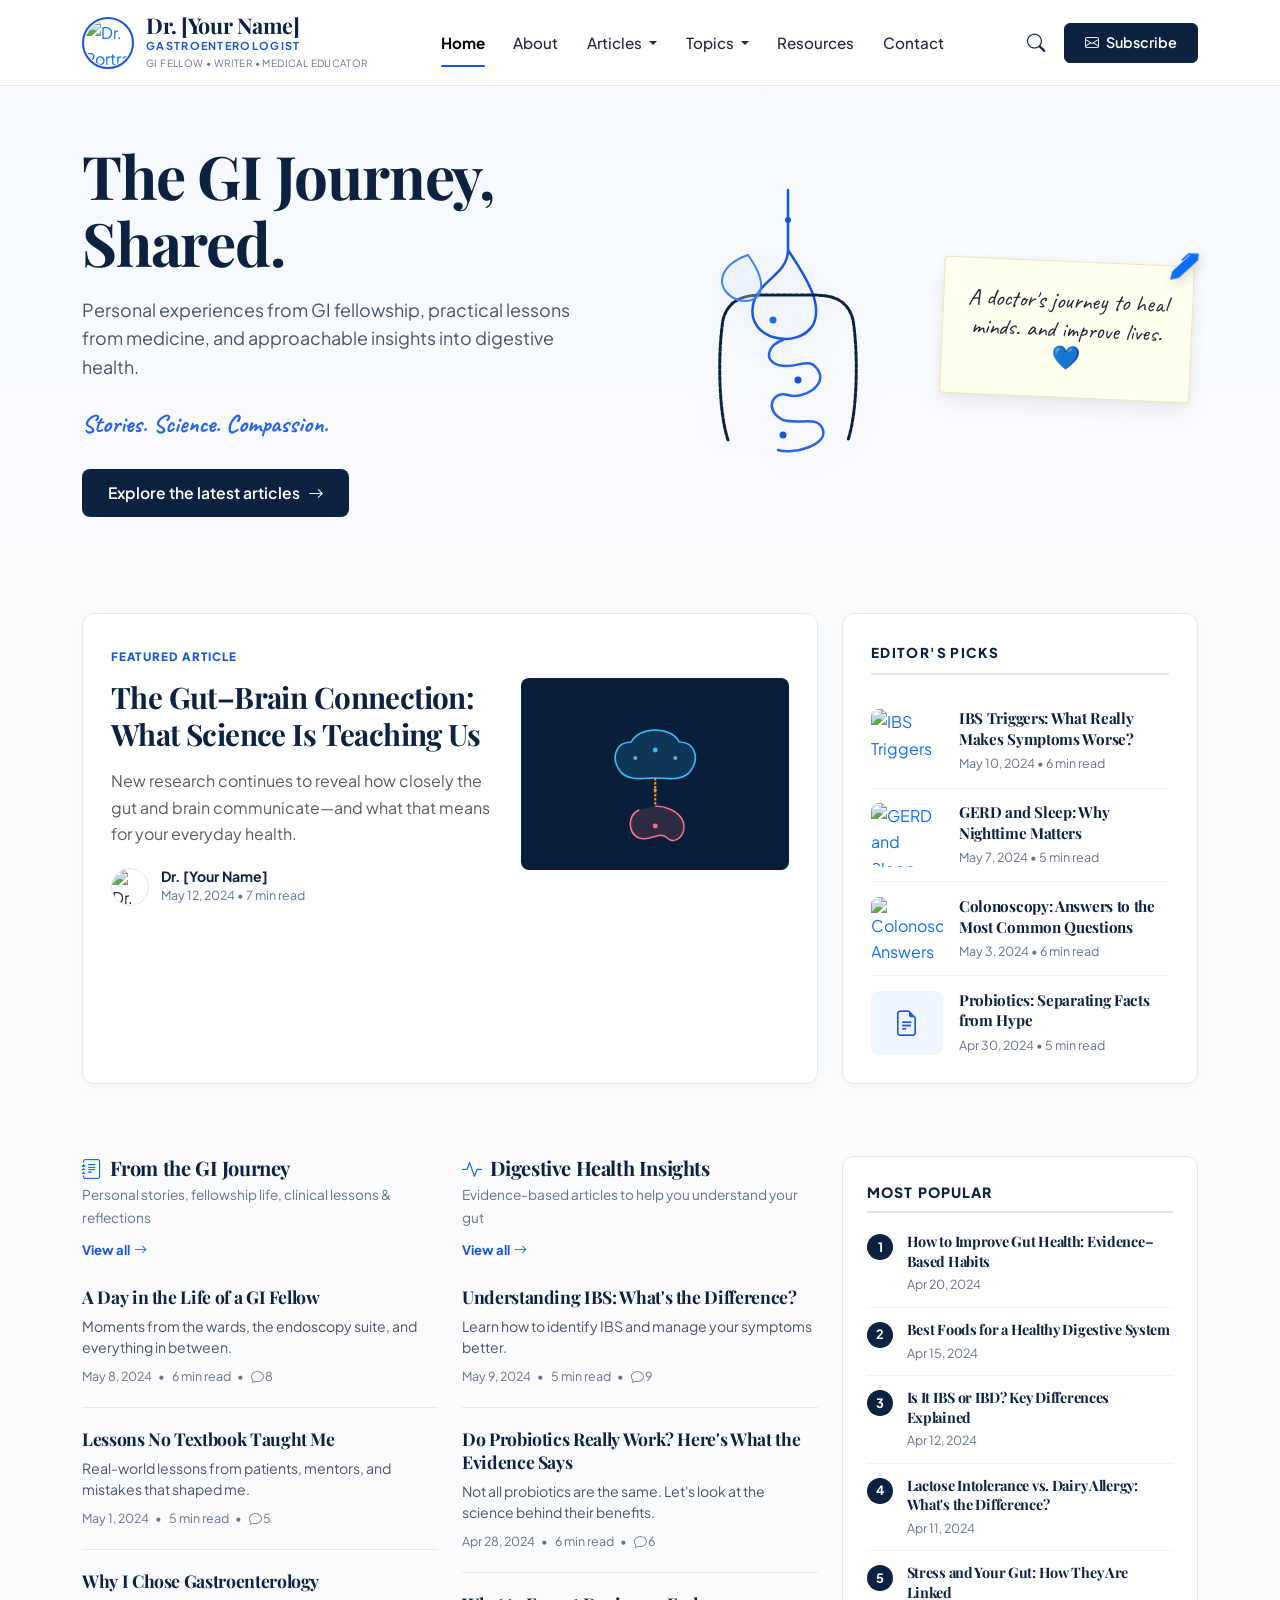
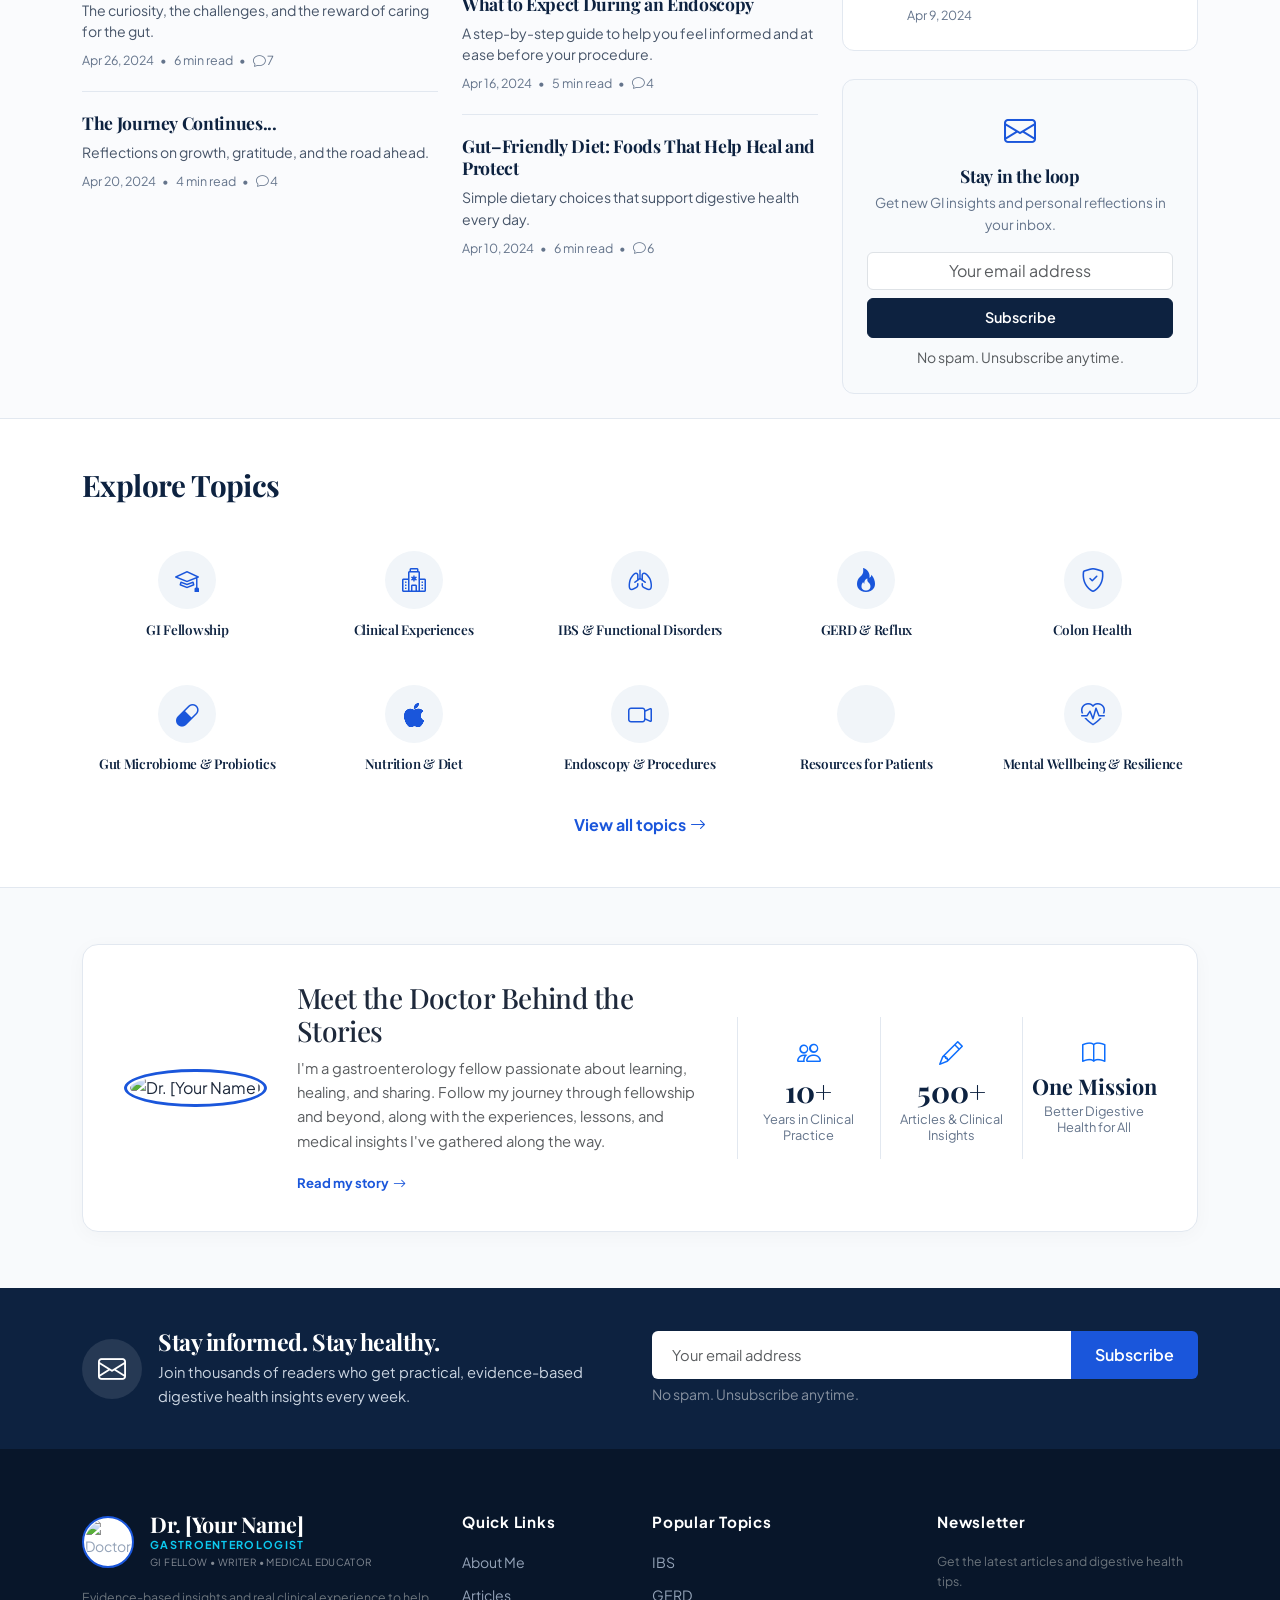
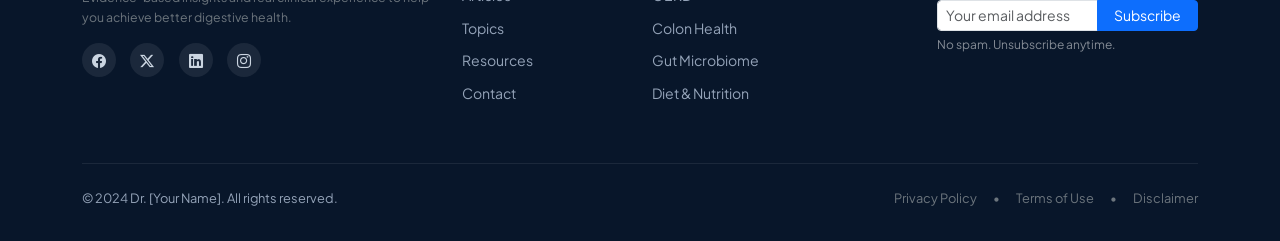
==== public/dr-gi-template.html @ 84724783 "feat: initialize Dr. GI Medical Blog project Set up React application with Vite, Tailwind CSS, and T" ====
<!DOCTYPE html>
<html lang="en">
<head>
  <meta charset="UTF-8">
  <meta name="viewport" content="width=device-width, initial-scale=1.0, shrink-to-fit=no">
  <meta http-equiv="X-UA-Compatible" content="IE=edge">
  
  <!-- ================= SEO META TAGS ================= -->
  <title>Dr. [Your Name] | Gastroenterologist & GI Fellow – Stories, Science, Compassion</title>
  <meta name="description" content="Personal experiences from GI fellowship, practical lessons from medicine, and approachable evidence-based insights into digestive health, IBS, GERD, and the microbiome.">
  <meta name="keywords" content="Gastroenterology, GI Fellow, Gut Health, Gut-Brain Axis, IBS, GERD, Colonoscopy, Probiotics, Endoscopy, Medical Education">
  <meta name="author" content="Dr. [Your Name]">
  <meta name="robots" content="index, follow, max-snippet:-1, max-image-preview:large, max-video-preview:-1">
  <link rel="canonical" href="https://dr-gi-journal.example.com/">
  
  <!-- Open Graph / Facebook -->
  <meta property="og:type" content="website">
  <meta property="og:url" content="https://dr-gi-journal.example.com/">
  <meta property="og:title" content="Dr. [Your Name] | Gastroenterologist & GI Fellow">
  <meta property="og:description" content="Personal experiences from GI fellowship, practical lessons from medicine, and approachable insights into digestive health.">
  <meta property="og:image" content="https://images.unsplash.com/photo-1559757175-5700dde675bc?w=1200&auto=format&fit=crop&q=80">
  <meta property="og:site_name" content="Dr. [Your Name] - Gastroenterology Journal">

  <!-- Twitter / X -->
  <meta name="twitter:card" content="summary_large_image">
  <meta name="twitter:title" content="Dr. [Your Name] | Gastroenterologist & GI Fellow">
  <meta name="twitter:description" content="Stories. Science. Compassion. Evidence-based digestive health insights and clinical fellowship reflections.">
  <meta name="twitter:image" content="https://images.unsplash.com/photo-1559757175-5700dde675bc?w=1200&auto=format&fit=crop&q=80">

  <!-- Theme Color -->
  <meta name="theme-color" content="#0D2240">

  <!-- ================= PERFORMANCE & PRECONNECTS ================= -->
  <link rel="preconnect" href="https://fonts.googleapis.com">
  <link rel="preconnect" href="https://fonts.gstatic.com" crossorigin>
  <link rel="preconnect" href="https://cdn.jsdelivr.net">
  <link rel="preconnect" href="https://cdnjs.cloudflare.com">

  <!-- Google Fonts: Playfair Display (Serif Headings), Plus Jakarta Sans (Body Text), Caveat (Doctor Note & Script Taglines) -->
  <link href="https://fonts.googleapis.com/css2?family=Caveat:wght@600;700&family=Playfair+Display:ital,wght@0,600;0,700;0,800;1,600&family=Plus+Jakarta+Sans:wght@400;500;600;700&display=swap" rel="stylesheet">

  <!-- Bootstrap 5.3.3 CSS -->
  <link href="https://cdn.jsdelivr.net/npm/bootstrap@5.3.3/dist/css/bootstrap.min.css" rel="stylesheet" integrity="sha384-QWTKZyjpPEjISv5WaRU9OFeRpok6YctnYmDr5pNlyT2bRjXh0JMhjY6hW+ALEwIH" crossorigin="anonymous">
  
  <!-- Bootstrap Icons & Font Awesome 6 -->
  <link rel="stylesheet" href="https://cdn.jsdelivr.net/npm/bootstrap-icons@1.11.3/font/bootstrap-icons.min.css">
  <link rel="stylesheet" href="https://cdnjs.cloudflare.com/ajax/libs/font-awesome/6.5.2/css/all.min.css" integrity="sha512-SnH5WK+bZxgPHs44uWIX+LLJAJ9/2PkPKZ5QiAj6Ta86w+fsb2TkcmfRyVX3pBnMFcV7oQPJkl9QevSCWr3W6A==" crossorigin="anonymous" referrerpolicy="no-referrer">

  <!-- ================= STRUCTURED DATA (JSON-LD SEO) ================= -->
  <script type="application/ld+json">
  {
    "@context": "https://schema.org",
    "@graph": [
      {
        "@type": "Physician",
        "@id": "https://dr-gi-journal.example.com/#physician",
        "name": "Dr. [Your Name]",
        "medicalSpecialty": "Gastroenterology",
        "description": "Gastroenterologist, GI Fellow, Medical Writer and Educator.",
        "jobTitle": "Gastroenterology Fellow",
        "url": "https://dr-gi-journal.example.com",
        "sameAs": [
          "https://twitter.com",
          "https://linkedin.com",
          "https://facebook.com"
        ]
      },
      {
        "@type": "MedicalWebPage",
        "@id": "https://dr-gi-journal.example.com/#webpage",
        "url": "https://dr-gi-journal.example.com",
        "name": "The GI Journey, Shared. - Digestive Health & Medical Fellowship Insights",
        "about": [
          { "@type": "MedicalCondition", "name": "Irritable Bowel Syndrome" },
          { "@type": "MedicalCondition", "name": "Gastroesophageal Reflux Disease" },
          { "@type": "MedicalTherapy", "name": "Gut-Brain Connection Therapy" }
        ],
        "author": { "@id": "https://dr-gi-journal.example.com/#physician" }
      }
    ]
  }
  </script>

  <!-- ================= CUSTOM STYLES (style.css / WordPress theme ready) ================= -->
  <style>
    :root {
      --primary-navy: #0D2240;
      --secondary-navy: #15325B;
      --deep-footer: #08162A;
      --accent-blue: #1A56DB;
      --accent-hover: #1646B5;
      --tagline-blue: #2563EB;
      --bg-cream: #FAFBFD;
      --card-bg: #FFFFFF;
      --text-main: #1E293B;
      --text-muted: #64748B;
      --border-light: #E2E8F0;
      --badge-bg: #EFF6FF;
      --font-serif: 'Playfair Display', Georgia, serif;
      --font-sans: 'Plus Jakarta Sans', -apple-system, BlinkMacSystemFont, 'Segoe UI', Roboto, sans-serif;
      --font-script: 'Caveat', cursive;
    }

    body {
      font-family: var(--font-sans);
      color: var(--text-main);
      background-color: var(--bg-cream);
      line-height: 1.65;
      -webkit-font-smoothing: antialiased;
      overflow-x: hidden;
    }

    /* Headings */
    h1, h2, h3, h4, .serif-font {
      font-family: var(--font-serif);
      color: var(--primary-navy);
      font-weight: 700;
      letter-spacing: -0.02em;
    }

    /* Handwritten Script Accent */
    .script-font {
      font-family: var(--font-script);
      color: var(--tagline-blue);
      font-weight: 700;
      font-size: 1.55rem;
    }

    /* Navbar */
    .navbar-custom {
      background-color: #ffffff;
      border-bottom: 1px solid var(--border-light);
      padding: 0.85rem 0;
    }
    .navbar-brand-wrapper {
      display: flex;
      align-items: center;
      gap: 0.75rem;
      text-decoration: none;
    }
    .doctor-avatar-badge {
      width: 52px;
      height: 52px;
      border-radius: 50%;
      object-fit: cover;
      border: 2px solid var(--accent-blue);
      padding: 1px;
      background: #fff;
    }
    .brand-title {
      font-family: var(--font-serif);
      font-size: 1.35rem;
      font-weight: 700;
      color: var(--primary-navy);
      line-height: 1.1;
      margin: 0;
    }
    .brand-subtitle {
      font-size: 0.68rem;
      font-weight: 700;
      letter-spacing: 0.12em;
      color: var(--accent-blue);
      text-transform: uppercase;
      margin: 0;
    }
    .brand-subtext {
      font-size: 0.62rem;
      color: var(--text-muted);
      letter-spacing: 0.04em;
      text-transform: uppercase;
      margin: 0;
    }
    .nav-link-custom {
      color: var(--text-main);
      font-weight: 500;
      font-size: 0.95rem;
      padding: 0.5rem 0.9rem !important;
      transition: color 0.2s ease;
      position: relative;
    }
    .nav-link-custom:hover {
      color: var(--accent-blue);
    }
    .nav-link-custom.active {
      color: var(--primary-navy);
      font-weight: 700;
    }
    .nav-link-custom.active::after {
      content: '';
      position: absolute;
      bottom: -4px;
      left: 0.9rem;
      right: 0.9rem;
      height: 2.5px;
      background-color: var(--accent-blue);
      border-radius: 2px;
    }
    .btn-navy-subscribe {
      background-color: var(--primary-navy);
      color: #ffffff;
      font-weight: 600;
      font-size: 0.9rem;
      padding: 0.45rem 1.25rem;
      border-radius: 6px;
      border: 1px solid var(--primary-navy);
      transition: all 0.25s ease;
      display: inline-flex;
      align-items: center;
      gap: 0.45rem;
      text-decoration: none;
    }
    .btn-navy-subscribe:hover {
      background-color: var(--secondary-navy);
      color: #ffffff;
      box-shadow: 0 4px 12px rgba(13, 34, 64, 0.18);
    }
    .btn-search-icon {
      background: transparent;
      border: none;
      color: var(--primary-navy);
      font-size: 1.15rem;
      padding: 0.45rem 0.65rem;
      border-radius: 50%;
      transition: background 0.2s;
    }
    .btn-search-icon:hover {
      background: #F1F5F9;
      color: var(--accent-blue);
    }

    /* Hero Section */
    .hero-section {
      padding: 3.5rem 0 3rem 0;
      background: linear-gradient(180deg, #F5F9FF 0%, #FAFBFD 100%);
      position: relative;
      overflow: hidden;
    }
    .hero-title {
      font-size: clamp(2.2rem, 5vw, 3.75rem);
      line-height: 1.12;
      margin-bottom: 1.2rem;
      color: var(--primary-navy);
    }
    .hero-desc {
      font-size: 1.12rem;
      color: #475569;
      line-height: 1.6;
      margin-bottom: 1.4rem;
      max-width: 500px;
    }
    .btn-hero-cta {
      background-color: var(--primary-navy);
      color: #ffffff;
      font-weight: 600;
      padding: 0.7rem 1.6rem;
      border-radius: 8px;
      display: inline-flex;
      align-items: center;
      gap: 0.5rem;
      text-decoration: none;
      transition: all 0.25s ease;
      font-size: 0.98rem;
    }
    .btn-hero-cta:hover {
      background-color: var(--accent-blue);
      color: #ffffff;
      transform: translateY(-2px);
      box-shadow: 0 6px 16px rgba(26, 86, 219, 0.25);
    }

    /* Sticky Doctor Note Graphic */
    .doctor-note-card {
      background: #FFFFF0;
      border: 1px solid #F1E8B8;
      border-radius: 4px;
      box-shadow: 0 10px 25px rgba(0,0,0,0.06), 0 2px 6px rgba(0,0,0,0.04);
      padding: 1.5rem 1.4rem;
      transform: rotate(2.5deg);
      max-width: 250px;
      position: relative;
      font-family: var(--font-script);
      color: #1E293B;
      font-size: 1.45rem;
      line-height: 1.25;
      transition: transform 0.3s ease;
    }
    .doctor-note-card:hover {
      transform: rotate(0deg) scale(1.03);
    }
    .pen-icon-img {
      position: absolute;
      top: -18px;
      right: -15px;
      width: 48px;
      filter: drop-shadow(2px 4px 6px rgba(0,0,0,0.15));
    }

    /* Featured Section Card */
    .featured-wrapper-card {
      background: #ffffff;
      border-radius: 12px;
      border: 1px solid var(--border-light);
      box-shadow: 0 4px 20px rgba(0, 0, 0, 0.03);
      padding: 1.75rem;
      height: 100%;
      transition: transform 0.25s ease, box-shadow 0.25s ease;
    }
    .featured-wrapper-card:hover {
      box-shadow: 0 10px 30px rgba(13, 34, 64, 0.08);
    }
    .featured-badge {
      font-size: 0.72rem;
      font-weight: 800;
      letter-spacing: 0.1em;
      color: var(--accent-blue);
      text-transform: uppercase;
      margin-bottom: 0.75rem;
      display: inline-block;
    }
    .featured-title {
      font-size: clamp(1.4rem, 2.5vw, 1.85rem);
      line-height: 1.25;
      margin-bottom: 1rem;
    }
    .featured-title a {
      color: var(--primary-navy);
      text-decoration: none;
      transition: color 0.2s;
    }
    .featured-title a:hover {
      color: var(--accent-blue);
    }
    .author-meta-box {
      display: flex;
      align-items: center;
      gap: 0.75rem;
      margin-top: 1.25rem;
    }
    .author-avatar-sm {
      width: 38px;
      height: 38px;
      border-radius: 50%;
      object-fit: cover;
      border: 1px solid var(--border-light);
    }
    .author-meta-name {
      font-weight: 700;
      font-size: 0.88rem;
      color: var(--primary-navy);
      line-height: 1.2;
    }
    .article-meta-time {
      font-size: 0.78rem;
      color: var(--text-muted);
    }

    /* Editor's Picks Sidebar Items */
    .editors-pick-heading {
      font-size: 0.85rem;
      font-weight: 800;
      letter-spacing: 0.1em;
      color: var(--primary-navy);
      text-transform: uppercase;
      margin-bottom: 1.25rem;
      padding-bottom: 0.5rem;
      border-bottom: 2px solid var(--border-light);
    }
    .editors-pick-item {
      display: flex;
      align-items: center;
      gap: 1rem;
      padding: 0.85rem 0;
      border-bottom: 1px solid #F1F5F9;
      text-decoration: none;
      transition: all 0.2s ease;
    }
    .editors-pick-item:last-child {
      border-bottom: none;
      padding-bottom: 0;
    }
    .editors-pick-item:first-child {
      padding-top: 0;
    }
    .editors-pick-img {
      width: 72px;
      height: 64px;
      border-radius: 8px;
      object-fit: cover;
      flex-shrink: 0;
    }
    .editors-pick-icon-box {
      width: 72px;
      height: 64px;
      border-radius: 8px;
      background: #EFF6FF;
      color: var(--accent-blue);
      display: flex;
      align-items: center;
      justify-content: center;
      font-size: 1.6rem;
      flex-shrink: 0;
    }
    .editors-pick-title {
      font-size: 0.95rem;
      font-weight: 700;
      color: var(--primary-navy);
      line-height: 1.35;
      margin-bottom: 0.25rem;
      transition: color 0.2s;
    }
    .editors-pick-item:hover .editors-pick-title {
      color: var(--accent-blue);
    }

    /* Column Section Headers */
    .column-header-box {
      margin-bottom: 1.5rem;
    }
    .column-title {
      font-size: 1.25rem;
      font-weight: 700;
      color: var(--primary-navy);
      display: flex;
      align-items: center;
      gap: 0.5rem;
      margin-bottom: 0.25rem;
    }
    .column-subdesc {
      font-size: 0.85rem;
      color: var(--text-muted);
      margin-bottom: 0.4rem;
    }
    .column-view-all {
      font-size: 0.82rem;
      font-weight: 700;
      color: var(--accent-blue);
      text-decoration: none;
      display: inline-flex;
      align-items: center;
      gap: 0.25rem;
      transition: gap 0.2s;
    }
    .column-view-all:hover {
      color: var(--accent-hover);
      gap: 0.45rem;
    }

    /* Article Cards in Grid */
    .article-post-item {
      padding: 1.25rem 0;
      border-bottom: 1px solid var(--border-light);
    }
    .article-post-item:last-child {
      border-bottom: none;
    }
    .article-post-item:first-child {
      padding-top: 0;
    }
    .article-post-title {
      font-size: 1.1rem;
      font-weight: 700;
      line-height: 1.3;
      margin-bottom: 0.45rem;
    }
    .article-post-title a {
      color: var(--primary-navy);
      text-decoration: none;
      transition: color 0.2s;
    }
    .article-post-title a:hover {
      color: var(--accent-blue);
    }
    .article-post-excerpt {
      font-size: 0.88rem;
      color: #475569;
      line-height: 1.5;
      margin-bottom: 0.5rem;
    }
    .article-post-meta {
      font-size: 0.78rem;
      color: var(--text-muted);
      display: flex;
      align-items: center;
      gap: 0.4rem;
      flex-wrap: wrap;
    }

    /* Most Popular Sidebar Widget */
    .popular-widget-card {
      background: #ffffff;
      border-radius: 12px;
      border: 1px solid var(--border-light);
      padding: 1.5rem;
      margin-bottom: 1.75rem;
    }
    .widget-title {
      font-size: 0.88rem;
      font-weight: 800;
      letter-spacing: 0.08em;
      color: var(--primary-navy);
      text-transform: uppercase;
      margin-bottom: 1.2rem;
      padding-bottom: 0.4rem;
      border-bottom: 2px solid var(--border-light);
    }
    .popular-list-item {
      display: flex;
      align-items: flex-start;
      gap: 0.85rem;
      padding: 0.75rem 0;
      border-bottom: 1px solid #F1F5F9;
      text-decoration: none;
    }
    .popular-list-item:last-child {
      border-bottom: none;
      padding-bottom: 0;
    }
    .popular-list-item:first-child {
      padding-top: 0;
    }
    .popular-number-badge {
      width: 26px;
      height: 26px;
      border-radius: 50%;
      background-color: var(--primary-navy);
      color: #ffffff;
      font-weight: 700;
      font-size: 0.8rem;
      display: flex;
      align-items: center;
      justify-content: center;
      flex-shrink: 0;
      margin-top: 2px;
    }
    .popular-title {
      font-size: 0.9rem;
      font-weight: 700;
      color: var(--primary-navy);
      line-height: 1.35;
      margin-bottom: 0.2rem;
      transition: color 0.2s;
    }
    .popular-list-item:hover .popular-title {
      color: var(--accent-blue);
    }

    /* Sidebar Newsletter Widget */
    .sidebar-newsletter-card {
      background: #F8FAFC;
      border: 1px solid var(--border-light);
      border-radius: 12px;
      padding: 1.5rem;
      text-align: center;
    }
    .sidebar-news-icon {
      font-size: 2rem;
      color: var(--accent-blue);
      margin-bottom: 0.5rem;
      display: inline-block;
    }
    .sidebar-news-title {
      font-size: 1.1rem;
      font-weight: 700;
      color: var(--primary-navy);
      margin-bottom: 0.35rem;
    }
    .sidebar-news-desc {
      font-size: 0.85rem;
      color: var(--text-muted);
      margin-bottom: 1rem;
    }

    /* Explore Topics Section */
    .topics-section {
      padding: 3rem 0;
      background: #ffffff;
      border-top: 1px solid var(--border-light);
      border-bottom: 1px solid var(--border-light);
    }
    .section-main-heading {
      font-size: 1.85rem;
      font-weight: 700;
      color: var(--primary-navy);
      margin-bottom: 2rem;
      text-align: left;
    }
    .topic-card-item {
      text-align: center;
      padding: 1rem 0.5rem;
      border-radius: 10px;
      transition: all 0.25s ease;
      text-decoration: none;
      color: var(--text-main);
      display: flex;
      flex-direction: column;
      align-items: center;
      height: 100%;
    }
    .topic-card-item:hover {
      background-color: #F8FAFC;
      transform: translateY(-3px);
    }
    .topic-icon-circle {
      width: 58px;
      height: 58px;
      border-radius: 50%;
      background: #F1F5F9;
      color: var(--accent-blue);
      display: flex;
      align-items: center;
      justify-content: center;
      font-size: 1.5rem;
      margin-bottom: 0.75rem;
      transition: all 0.25s ease;
    }
    .topic-card-item:hover .topic-icon-circle {
      background: var(--accent-blue);
      color: #ffffff;
      box-shadow: 0 4px 14px rgba(26, 86, 219, 0.25);
    }
    .topic-name {
      font-size: 0.84rem;
      font-weight: 600;
      color: var(--primary-navy);
      line-height: 1.25;
      margin: 0;
    }

    /* Meet the Doctor Section */
    .doctor-bio-section {
      padding: 3.5rem 0;
      background: #F8FAFC;
    }
    .doctor-bio-card {
      background: #ffffff;
      border-radius: 16px;
      border: 1px solid var(--border-light);
      padding: 2.25rem;
      box-shadow: 0 4px 20px rgba(0, 0, 0, 0.03);
    }
    .doctor-portrait-lg {
      width: 140px;
      height: 140px;
      border-radius: 50%;
      object-fit: cover;
      border: 3px solid var(--accent-blue);
      padding: 3px;
      background: #fff;
    }
    .stat-counter-box {
      text-align: center;
      padding: 1rem 0.5rem;
      border-left: 1px solid var(--border-light);
    }
    @media (max-width: 768px) {
      .stat-counter-box {
        border-left: none;
        border-top: 1px solid var(--border-light);
        padding: 1rem 0;
      }
    }
    .stat-number {
      font-family: var(--font-serif);
      font-size: 1.85rem;
      font-weight: 700;
      color: var(--primary-navy);
      line-height: 1;
      margin-bottom: 0.35rem;
    }
    .stat-label {
      font-size: 0.8rem;
      color: var(--text-muted);
      line-height: 1.25;
    }

    /* Pre-Footer CTA Banner */
    .newsletter-banner-section {
      background-color: var(--primary-navy);
      color: #ffffff;
      padding: 2.5rem 0;
    }
    .newsletter-banner-icon {
      width: 60px;
      height: 60px;
      border-radius: 50%;
      background: rgba(255, 255, 255, 0.1);
      display: flex;
      align-items: center;
      justify-content: center;
      font-size: 1.75rem;
      color: #ffffff;
      flex-shrink: 0;
    }
    .newsletter-banner-title {
      font-size: 1.45rem;
      font-weight: 700;
      color: #ffffff;
      margin-bottom: 0.25rem;
    }
    .newsletter-banner-desc {
      font-size: 0.92rem;
      color: #CBD5E1;
      margin: 0;
    }
    .form-control-newsletter {
      background: #ffffff;
      border: none;
      padding: 0.75rem 1.25rem;
      font-size: 0.92rem;
      border-radius: 6px 0 0 6px;
    }
    .btn-newsletter-submit {
      background-color: var(--accent-blue);
      color: #ffffff;
      font-weight: 600;
      padding: 0.75rem 1.5rem;
      border: none;
      border-radius: 0 6px 6px 0;
      transition: background 0.2s;
    }
    .btn-newsletter-submit:hover {
      background-color: var(--accent-hover);
      color: #ffffff;
    }

    /* Main Footer */
    .site-footer {
      background-color: var(--deep-footer);
      color: #94A3B8;
      padding: 4rem 0 2rem 0;
      font-size: 0.88rem;
    }
    .footer-heading {
      color: #ffffff;
      font-size: 0.95rem;
      font-weight: 700;
      letter-spacing: 0.05em;
      margin-bottom: 1.25rem;
    }
    .footer-links-list {
      list-style: none;
      padding: 0;
      margin: 0;
    }
    .footer-links-list li {
      margin-bottom: 0.6rem;
    }
    .footer-links-list a {
      color: #94A3B8;
      text-decoration: none;
      transition: color 0.2s;
    }
    .footer-links-list a:hover {
      color: #ffffff;
    }
    .social-icon-link {
      width: 34px;
      height: 34px;
      border-radius: 50%;
      background: rgba(255, 255, 255, 0.08);
      color: #CBD5E1;
      display: inline-flex;
      align-items: center;
      justify-content: center;
      margin-right: 0.4rem;
      text-decoration: none;
      transition: all 0.2s;
    }
    .social-icon-link:hover {
      background: var(--accent-blue);
      color: #ffffff;
      transform: translateY(-2px);
    }
    .footer-bottom-bar {
      border-top: 1px solid rgba(255, 255, 255, 0.08);
      padding-top: 1.5rem;
      margin-top: 3rem;
      font-size: 0.8rem;
    }

    /* Mobile Responsive Optimizations */
    @media (max-width: 991.98px) {
      .hero-section {
        padding: 2rem 0;
      }
      .doctor-note-card {
        margin: 1.5rem auto 0 auto;
        transform: rotate(0deg);
      }
      .nav-link-custom.active::after {
        display: none;
      }
      .form-control-newsletter {
        border-radius: 6px;
        margin-bottom: 0.5rem;
      }
      .btn-newsletter-submit {
        border-radius: 6px;
        width: 100%;
      }
    }
  </style>
</head>
<body>

  <!-- ================= HEADER / NAVBAR (header.php) ================= -->
  <header class="sticky-top">
    <nav class="navbar navbar-expand-lg navbar-custom" aria-label="Main Navigation">
      <div class="container">
        <!-- Logo & Doctor Title Badge -->
        <a class="navbar-brand-wrapper" href="#home">
          <img src="https://images.unsplash.com/photo-1622253692010-333f2da6031d?w=120&auto=format&fit=crop&q=80" alt="Dr. Portrait" class="doctor-avatar-badge">
          <div>
            <h1 class="brand-title">Dr. [Your Name]</h1>
            <div class="brand-subtitle">Gastroenterologist</div>
            <div class="brand-subtext">GI Fellow • Writer • Medical Educator</div>
          </div>
        </a>

        <!-- Mobile Hamburger Toggler -->
        <button class="navbar-toggler border-0 shadow-none" type="button" data-bs-toggle="collapse" data-bs-target="#navbarMainContent" aria-controls="navbarMainContent" aria-expanded="false" aria-label="Toggle navigation">
          <span class="navbar-toggler-icon"></span>
        </button>

        <!-- Navbar Links -->
        <div class="collapse navbar-collapse" id="navbarMainContent">
          <ul class="navbar-nav mx-auto mb-2 mb-lg-0">
            <li class="nav-item">
              <a class="nav-link nav-link-custom active" aria-current="page" href="#home">Home</a>
            </li>
            <li class="nav-item">
              <a class="nav-link nav-link-custom" href="#about">About</a>
            </li>
            <li class="nav-item dropdown">
              <a class="nav-link nav-link-custom dropdown-toggle" href="#" id="articlesDropdown" role="button" data-bs-toggle="dropdown" aria-expanded="false">
                Articles
              </a>
              <ul class="dropdown-menu shadow-sm border-0" aria-labelledby="articlesDropdown">
                <li><a class="dropdown-item py-2" href="#featured">Featured Article</a></li>
                <li><a class="dropdown-item py-2" href="#journey">From the GI Journey</a></li>
                <li><a class="dropdown-item py-2" href="#insights">Digestive Health Insights</a></li>
                <li><hr class="dropdown-divider"></li>
                <li><a class="dropdown-item py-2" href="#popular">Most Popular</a></li>
              </ul>
            </li>
            <li class="nav-item dropdown">
              <a class="nav-link nav-link-custom dropdown-toggle" href="#" id="topicsDropdown" role="button" data-bs-toggle="dropdown" aria-expanded="false">
                Topics
              </a>
              <ul class="dropdown-menu shadow-sm border-0" aria-labelledby="topicsDropdown">
                <li><a class="dropdown-item py-2" href="#topics">IBS & Functional Disorders</a></li>
                <li><a class="dropdown-item py-2" href="#topics">GERD & Acid Reflux</a></li>
                <li><a class="dropdown-item py-2" href="#topics">Gut Microbiome & Probiotics</a></li>
                <li><a class="dropdown-item py-2" href="#topics">Endoscopy & Procedures</a></li>
                <li><a class="dropdown-item py-2" href="#topics">Colon Health</a></li>
              </ul>
            </li>
            <li class="nav-item">
              <a class="nav-link nav-link-custom" href="#resources">Resources</a>
            </li>
            <li class="nav-item">
              <a class="nav-link nav-link-custom" href="#contact">Contact</a>
            </li>
          </ul>

          <!-- Header Right Actions: Search + Subscribe CTA -->
          <div class="d-flex align-items-center gap-2 mt-3 mt-lg-0">
            <button class="btn-search-icon" id="openSearchBtn" aria-label="Search articles" title="Search articles">
              <i class="bi bi-search"></i>
            </button>
            <a href="#newsletter" class="btn-navy-subscribe" id="headerSubscribeBtn">
              <i class="bi bi-envelope"></i>
              <span>Subscribe</span>
            </a>
          </div>
        </div>
      </div>
    </nav>
  </header>

  <!-- ================= MAIN CONTENT CONTAINER ================= -->
  <main id="main-content">

    <!-- ================= HERO SECTION ================= -->
    <section class="hero-section" id="home">
      <div class="container">
        <div class="row align-items-center">
          <!-- Hero Text -->
          <div class="col-lg-6 mb-4 mb-lg-0">
            <h1 class="hero-title">The GI Journey,<br>Shared.</h1>
            <p class="hero-desc">Personal experiences from GI fellowship, practical lessons from medicine, and approachable insights into digestive health.</p>
            <div class="script-font mb-4">Stories. Science. Compassion.</div>
            <div>
              <a href="#featured" class="btn-hero-cta">
                <span>Explore the latest articles</span>
                <i class="bi bi-arrow-right"></i>
              </a>
            </div>
          </div>

          <!-- Hero Graphics & Doctor Sticky Note -->
          <div class="col-lg-6 text-center position-relative">
            <div class="d-flex flex-column flex-md-row align-items-center justify-content-center gap-4">
              <!-- Anatomical Medical Vector Blueprint -->
              <div class="position-relative">
                <svg width="260" height="300" viewBox="0 0 260 300" fill="none" xmlns="http://www.w3.org/2000/svg" class="img-fluid" style="filter: drop-shadow(0 10px 20px rgba(13,34,64,0.08));">
                  <path d="M130 10 V70 C130 95, 100 100, 95 125 C88 160, 140 170, 155 145 C165 125, 150 100, 130 70" stroke="#1A56DB" stroke-width="2.5" stroke-linecap="round" fill="rgba(239, 246, 255, 0.4)"/>
                  <path d="M125 160 C110 165, 105 180, 120 185 C140 190, 150 175, 160 190 C170 205, 145 220, 130 215 C115 210, 105 230, 125 240 C145 245, 160 235, 165 250 C170 265, 135 275, 120 270" stroke="#2563EB" stroke-width="2.5" stroke-linecap="round" fill="none"/>
                  <path d="M70 260 C60 230, 60 170, 65 140 C70 120, 85 115, 105 115 H155 C175 115, 190 120, 195 140 C200 170, 200 230, 190 260" stroke="#0D2240" stroke-width="3" stroke-linecap="round" stroke-dasharray="4 2" fill="none"/>
                  <path d="M90 75 C60 85, 55 110, 80 120 C100 125, 115 110, 90 75 Z" stroke="#3B82F6" stroke-width="2" fill="rgba(219, 234, 254, 0.3)"/>
                  <circle cx="130" cy="40" r="3" fill="#1A56DB"/>
                  <circle cx="115" cy="140" r="3.5" fill="#2563EB"/>
                  <circle cx="140" cy="200" r="3.5" fill="#1D4ED8"/>
                  <circle cx="125" cy="255" r="3.5" fill="#1A56DB"/>
                </svg>
              </div>

              <!-- Doctor Sticky Note with Fountain Pen -->
              <div class="doctor-note-card">
                <i class="bi bi-pen-fill text-primary pen-icon-img fs-3"></i>
                <p class="m-0">A doctor's journey to heal minds. and improve lives. <span style="color:#2563EB;">💙</span></p>
              </div>
            </div>
          </div>
        </div>
      </div>
    </section>

    <!-- ================= FEATURED ARTICLE & EDITOR'S PICKS ================= -->
    <section class="py-5" id="featured">
      <div class="container">
        <div class="row g-4">
          <!-- Featured Main Card (Left 8 cols) -->
          <div class="col-lg-8">
            <article class="featured-wrapper-card" itemscope itemtype="https://schema.org/BlogPosting">
              <div class="row g-4 align-items-center">
                <div class="col-md-7">
                  <span class="featured-badge">FEATURED ARTICLE</span>
                  <h2 class="featured-title" itemprop="headline">
                    <a href="#article" class="open-article-btn" data-article-id="gut-brain-connection">The Gut–Brain Connection: What Science Is Teaching Us</a>
                  </h2>
                  <p class="text-muted" itemprop="description">New research continues to reveal how closely the gut and brain communicate—and what that means for your everyday health.</p>
                  
                  <div class="author-meta-box">
                    <img src="https://images.unsplash.com/photo-1622253692010-333f2da6031d?w=100&auto=format&fit=crop&q=80" alt="Dr. [Your Name]" class="author-avatar-sm">
                    <div>
                      <div class="author-meta-name" itemprop="author">Dr. [Your Name]</div>
                      <div class="article-meta-time">
                        <time datetime="2024-05-12">May 12, 2024</time> • 7 min read
                      </div>
                    </div>
                  </div>
                </div>

                <!-- Visual Graphic -->
                <div class="col-md-5 text-center">
                  <div class="rounded-3 overflow-hidden p-3" style="background:#091E3A;">
                    <svg viewBox="0 0 200 200" width="100%" height="160" fill="none" xmlns="http://www.w3.org/2000/svg">
                      <path d="M70 60 C50 60, 45 80, 55 95 C65 110, 85 105, 100 105 C115 105, 135 110, 145 95 C155 80, 150 60, 130 60 C120 40, 80 40, 70 60 Z" stroke="#38BDF8" stroke-width="2" fill="rgba(56, 189, 248, 0.15)"/>
                      <path d="M100 105 V140" stroke="#F59E0B" stroke-width="2.5" stroke-dasharray="3 2"/>
                      <path d="M80 145 C65 150, 65 175, 80 180 C95 185, 105 170, 115 180 C125 190, 140 175, 135 160 C130 145, 110 140, 100 140" stroke="#FB7185" stroke-width="2" fill="rgba(251, 113, 133, 0.15)"/>
                      <circle cx="100" cy="70" r="3" fill="#38BDF8"/>
                      <circle cx="75" cy="80" r="2.5" fill="#60A5FA"/>
                      <circle cx="125" cy="80" r="2.5" fill="#60A5FA"/>
                      <circle cx="100" cy="120" r="2" fill="#F59E0B"/>
                      <circle cx="100" cy="165" r="3" fill="#FB7185"/>
                    </svg>
                  </div>
                </div>
              </div>
            </article>
          </div>

          <!-- Editor's Picks (Right 4 cols) -->
          <div class="col-lg-4">
            <aside class="featured-wrapper-card">
              <div class="editors-pick-heading">EDITOR'S PICKS</div>
              
              <!-- Item 1 -->
              <a href="#article" class="editors-pick-item open-article-btn" data-article-id="ibs-triggers">
                <img src="https://images.unsplash.com/photo-1576091160399-112ba8d25d1d?w=160&auto=format&fit=crop&q=80" alt="IBS Triggers" class="editors-pick-img">
                <div>
                  <h3 class="editors-pick-title">IBS Triggers: What Really Makes Symptoms Worse?</h3>
                  <div class="article-meta-time">May 10, 2024 • 6 min read</div>
                </div>
              </a>

              <!-- Item 2 -->
              <a href="#article" class="editors-pick-item open-article-btn" data-article-id="gerd-sleep">
                <img src="https://images.unsplash.com/photo-1541781774459-bb2af2f05b55?w=160&auto=format&fit=crop&q=80" alt="GERD and Sleep" class="editors-pick-img">
                <div>
                  <h3 class="editors-pick-title">GERD and Sleep: Why Nighttime Matters</h3>
                  <div class="article-meta-time">May 7, 2024 • 5 min read</div>
                </div>
              </a>

              <!-- Item 3 -->
              <a href="#article" class="editors-pick-item open-article-btn" data-article-id="colonoscopy-answers">
                <img src="https://images.unsplash.com/photo-1516549655169-df83a0774514?w=160&auto=format&fit=crop&q=80" alt="Colonoscopy Answers" class="editors-pick-img">
                <div>
                  <h3 class="editors-pick-title">Colonoscopy: Answers to the Most Common Questions</h3>
                  <div class="article-meta-time">May 3, 2024 • 6 min read</div>
                </div>
              </a>

              <!-- Item 4 -->
              <a href="#article" class="editors-pick-item open-article-btn" data-article-id="probiotics-facts-hype">
                <div class="editors-pick-icon-box">
                  <i class="bi bi-file-earmark-text"></i>
                </div>
                <div>
                  <h3 class="editors-pick-title">Probiotics: Separating Facts from Hype</h3>
                  <div class="article-meta-time">Apr 30, 2024 • 5 min read</div>
                </div>
              </a>
            </aside>
          </div>
        </div>
      </div>
    </section>

    <!-- ================= 3-COLUMN MAIN CONTENT & SIDEBAR SECTION ================= -->
    <section class="py-4">
      <div class="container">
        <div class="row g-4">
          
          <!-- Column 1: From the GI Journey -->
          <div class="col-lg-4 col-md-6" id="journey">
            <div class="column-header-box">
              <h2 class="column-title">
                <i class="bi bi-journal-text text-primary"></i>
                <span>From the GI Journey</span>
              </h2>
              <p class="column-subdesc">Personal stories, fellowship life, clinical lessons & reflections</p>
              <a href="#all-journey" class="column-view-all">View all <i class="bi bi-arrow-right"></i></a>
            </div>

            <div class="articles-list-wrap">
              <article class="article-post-item">
                <h3 class="article-post-title">
                  <a href="#article" class="open-article-btn" data-article-id="day-in-life-fellow">A Day in the Life of a GI Fellow</a>
                </h3>
                <p class="article-post-excerpt">Moments from the wards, the endoscopy suite, and everything in between.</p>
                <div class="article-post-meta">
                  <span>May 8, 2024</span> • <span>6 min read</span> • <span><i class="bi bi-chat"></i> 8</span>
                </div>
              </article>

              <article class="article-post-item">
                <h3 class="article-post-title">
                  <a href="#article" class="open-article-btn" data-article-id="lessons-no-textbook">Lessons No Textbook Taught Me</a>
                </h3>
                <p class="article-post-excerpt">Real-world lessons from patients, mentors, and mistakes that shaped me.</p>
                <div class="article-post-meta">
                  <span>May 1, 2024</span> • <span>5 min read</span> • <span><i class="bi bi-chat"></i> 5</span>
                </div>
              </article>

              <article class="article-post-item">
                <h3 class="article-post-title">
                  <a href="#article" class="open-article-btn" data-article-id="why-chose-gastroenterology">Why I Chose Gastroenterology</a>
                </h3>
                <p class="article-post-excerpt">The curiosity, the challenges, and the reward of caring for the gut.</p>
                <div class="article-post-meta">
                  <span>Apr 26, 2024</span> • <span>6 min read</span> • <span><i class="bi bi-chat"></i> 7</span>
                </div>
              </article>

              <article class="article-post-item">
                <h3 class="article-post-title">
                  <a href="#article" class="open-article-btn" data-article-id="journey-continues">The Journey Continues...</a>
                </h3>
                <p class="article-post-excerpt">Reflections on growth, gratitude, and the road ahead.</p>
                <div class="article-post-meta">
                  <span>Apr 20, 2024</span> • <span>4 min read</span> • <span><i class="bi bi-chat"></i> 4</span>
                </div>
              </article>
            </div>
          </div>

          <!-- Column 2: Digestive Health Insights -->
          <div class="col-lg-4 col-md-6" id="insights">
            <div class="column-header-box">
              <h2 class="column-title">
                <i class="bi bi-activity text-primary"></i>
                <span>Digestive Health Insights</span>
              </h2>
              <p class="column-subdesc">Evidence-based articles to help you understand your gut</p>
              <a href="#all-insights" class="column-view-all">View all <i class="bi bi-arrow-right"></i></a>
            </div>

            <div class="articles-list-wrap">
              <article class="article-post-item">
                <h3 class="article-post-title">
                  <a href="#article" class="open-article-btn" data-article-id="understanding-ibs">Understanding IBS: What's the Difference?</a>
                </h3>
                <p class="article-post-excerpt">Learn how to identify IBS and manage your symptoms better.</p>
                <div class="article-post-meta">
                  <span>May 9, 2024</span> • <span>5 min read</span> • <span><i class="bi bi-chat"></i> 9</span>
                </div>
              </article>

              <article class="article-post-item">
                <h3 class="article-post-title">
                  <a href="#article" class="open-article-btn" data-article-id="do-probiotics-really-work">Do Probiotics Really Work? Here's What the Evidence Says</a>
                </h3>
                <p class="article-post-excerpt">Not all probiotics are the same. Let's look at the science behind their benefits.</p>
                <div class="article-post-meta">
                  <span>Apr 28, 2024</span> • <span>6 min read</span> • <span><i class="bi bi-chat"></i> 6</span>
                </div>
              </article>

              <article class="article-post-item">
                <h3 class="article-post-title">
                  <a href="#article" class="open-article-btn" data-article-id="what-to-expect-endoscopy">What to Expect During an Endoscopy</a>
                </h3>
                <p class="article-post-excerpt">A step-by-step guide to help you feel informed and at ease before your procedure.</p>
                <div class="article-post-meta">
                  <span>Apr 16, 2024</span> • <span>5 min read</span> • <span><i class="bi bi-chat"></i> 4</span>
                </div>
              </article>

              <article class="article-post-item">
                <h3 class="article-post-title">
                  <a href="#article" class="open-article-btn" data-article-id="gut-friendly-diet">Gut–Friendly Diet: Foods That Help Heal and Protect</a>
                </h3>
                <p class="article-post-excerpt">Simple dietary choices that support digestive health every day.</p>
                <div class="article-post-meta">
                  <span>Apr 10, 2024</span> • <span>6 min read</span> • <span><i class="bi bi-chat"></i> 6</span>
                </div>
              </article>
            </div>
          </div>

          <!-- Column 3: Sidebar (Popular & Stay in the loop) -->
          <div class="col-lg-4 col-md-12" id="popular">
            <aside class="sidebar-wrapper">
              
              <!-- Widget 1: Most Popular -->
              <div class="popular-widget-card">
                <div class="widget-title">MOST POPULAR</div>
                <div class="popular-list-wrap">
                  <a href="#popular-1" class="popular-list-item open-article-btn" data-article-id="improve-gut-health-habits">
                    <span class="popular-number-badge">1</span>
                    <div>
                      <h4 class="popular-title">How to Improve Gut Health: Evidence–Based Habits</h4>
                      <div class="article-meta-time">Apr 20, 2024</div>
                    </div>
                  </a>

                  <a href="#popular-2" class="popular-list-item open-article-btn" data-article-id="best-foods-digestive-system">
                    <span class="popular-number-badge">2</span>
                    <div>
                      <h4 class="popular-title">Best Foods for a Healthy Digestive System</h4>
                      <div class="article-meta-time">Apr 15, 2024</div>
                    </div>
                  </a>

                  <a href="#popular-3" class="popular-list-item open-article-btn" data-article-id="is-it-ibs-or-ibd">
                    <span class="popular-number-badge">3</span>
                    <div>
                      <h4 class="popular-title">Is It IBS or IBD? Key Differences Explained</h4>
                      <div class="article-meta-time">Apr 12, 2024</div>
                    </div>
                  </a>

                  <a href="#popular-4" class="popular-list-item open-article-btn" data-article-id="lactose-vs-dairy-allergy">
                    <span class="popular-number-badge">4</span>
                    <div>
                      <h4 class="popular-title">Lactose Intolerance vs. Dairy Allergy: What's the Difference?</h4>
                      <div class="article-meta-time">Apr 11, 2024</div>
                    </div>
                  </a>

                  <a href="#popular-5" class="popular-list-item open-article-btn" data-article-id="stress-and-your-gut">
                    <span class="popular-number-badge">5</span>
                    <div>
                      <h4 class="popular-title">Stress and Your Gut: How They Are Linked</h4>
                      <div class="article-meta-time">Apr 9, 2024</div>
                    </div>
                  </a>
                </div>
              </div>

              <!-- Widget 2: Stay in the loop Card -->
              <div class="sidebar-newsletter-card">
                <i class="bi bi-envelope sidebar-news-icon"></i>
                <h3 class="sidebar-news-title">Stay in the loop</h3>
                <p class="sidebar-news-desc">Get new GI insights and personal reflections in your inbox.</p>
                <form class="newsletter-form" id="sidebarSubscribeForm" onsubmit="return false;">
                  <div class="mb-2">
                    <input type="email" class="form-control text-center" placeholder="Your email address" required aria-label="Your email address">
                  </div>
                  <button type="submit" class="btn btn-navy-subscribe w-100 justify-content-center py-2">Subscribe</button>
                  <div class="small text-muted mt-2">No spam. Unsubscribe anytime.</div>
                </form>
              </div>

            </aside>
          </div>

        </div>
      </div>
    </section>

    <!-- ================= EXPLORE TOPICS SECTION ================= -->
    <section class="topics-section" id="topics">
      <div class="container">
        <h2 class="section-main-heading">Explore Topics</h2>

        <div class="row row-cols-2 row-cols-sm-3 row-cols-md-5 g-3">
          <div class="col">
            <a href="#topic" class="topic-card-item">
              <div class="topic-icon-circle"><i class="bi bi-mortarboard"></i></div>
              <h3 class="topic-name">GI Fellowship</h3>
            </a>
          </div>
          <div class="col">
            <a href="#topic" class="topic-card-item">
              <div class="topic-icon-circle"><i class="bi bi-hospital"></i></div>
              <h3 class="topic-name">Clinical Experiences</h3>
            </a>
          </div>
          <div class="col">
            <a href="#topic" class="topic-card-item">
              <div class="topic-icon-circle"><i class="bi bi-lungs"></i></div>
              <h3 class="topic-name">IBS & Functional Disorders</h3>
            </a>
          </div>
          <div class="col">
            <a href="#topic" class="topic-card-item">
              <div class="topic-icon-circle"><i class="bi bi-fire"></i></div>
              <h3 class="topic-name">GERD & Reflux</h3>
            </a>
          </div>
          <div class="col">
            <a href="#topic" class="topic-card-item">
              <div class="topic-icon-circle"><i class="bi bi-shield-check"></i></div>
              <h3 class="topic-name">Colon Health</h3>
            </a>
          </div>
          <div class="col">
            <a href="#topic" class="topic-card-item">
              <div class="topic-icon-circle"><i class="bi bi-capsule"></i></div>
              <h3 class="topic-name">Gut Microbiome & Probiotics</h3>
            </a>
          </div>
          <div class="col">
            <a href="#topic" class="topic-card-item">
              <div class="topic-icon-circle"><i class="bi bi-apple"></i></div>
              <h3 class="topic-name">Nutrition & Diet</h3>
            </a>
          </div>
          <div class="col">
            <a href="#topic" class="topic-card-item">
              <div class="topic-icon-circle"><i class="bi bi-camera-video"></i></div>
              <h3 class="topic-name">Endoscopy & Procedures</h3>
            </a>
          </div>
          <div class="col">
            <a href="#topic" class="topic-card-item">
              <div class="topic-icon-circle"><i class="bi bi-briefcase-medical"></i></div>
              <h3 class="topic-name">Resources for Patients</h3>
            </a>
          </div>
          <div class="col">
            <a href="#topic" class="topic-card-item">
              <div class="topic-icon-circle"><i class="bi bi-heart-pulse"></i></div>
              <h3 class="topic-name">Mental Wellbeing & Resilience</h3>
            </a>
          </div>
        </div>

        <div class="text-center mt-4">
          <a href="#all-topics" class="column-view-all fs-6">View all topics <i class="bi bi-arrow-right"></i></a>
        </div>
      </div>
    </section>

    <!-- ================= MEET THE DOCTOR SECTION ================= -->
    <section class="doctor-bio-section" id="about">
      <div class="container">
        <div class="doctor-bio-card">
          <div class="row align-items-center g-4">
            <div class="col-lg-2 col-md-3 text-center">
              <img src="https://images.unsplash.com/photo-1622253692010-333f2da6031d?w=300&auto=format&fit=crop&q=80" alt="Dr. [Your Name]" class="doctor-portrait-lg">
            </div>

            <div class="col-lg-5 col-md-9">
              <h2 class="h3 mb-2">Meet the Doctor Behind the Stories</h2>
              <p class="text-muted mb-3" style="font-size:0.92rem;">
                I'm a gastroenterology fellow passionate about learning, healing, and sharing. Follow my journey through fellowship and beyond, along with the experiences, lessons, and medical insights I've gathered along the way.
              </p>
              <a href="#about" class="column-view-all">Read my story <i class="bi bi-arrow-right"></i></a>
            </div>

            <div class="col-lg-5 col-md-12">
              <div class="row text-center g-2">
                <div class="col-4 stat-counter-box">
                  <i class="bi bi-people fs-4 text-primary mb-1 d-block"></i>
                  <div class="stat-number">10+</div>
                  <div class="stat-label">Years in Clinical Practice</div>
                </div>
                <div class="col-4 stat-counter-box">
                  <i class="bi bi-pencil fs-4 text-primary mb-1 d-block"></i>
                  <div class="stat-number">500+</div>
                  <div class="stat-label">Articles & Clinical Insights</div>
                </div>
                <div class="col-4 stat-counter-box">
                  <i class="bi bi-book fs-4 text-primary mb-1 d-block"></i>
                  <div class="stat-number" style="font-size:1.35rem;">One Mission</div>
                  <div class="stat-label">Better Digestive Health for All</div>
                </div>
              </div>
            </div>
          </div>
        </div>
      </div>
    </section>

    <!-- ================= PRE-FOOTER NEWSLETTER BAR ================= -->
    <section class="newsletter-banner-section" id="newsletter">
      <div class="container">
        <div class="row align-items-center gy-3">
          <div class="col-lg-6">
            <div class="d-flex align-items-center gap-3">
              <div class="newsletter-banner-icon">
                <i class="bi bi-envelope"></i>
              </div>
              <div>
                <h3 class="newsletter-banner-title">Stay informed. Stay healthy.</h3>
                <p class="newsletter-banner-desc">Join thousands of readers who get practical, evidence-based digestive health insights every week.</p>
              </div>
            </div>
          </div>

          <div class="col-lg-6">
            <form class="newsletter-form" id="footerBannerSubscribeForm" onsubmit="return false;">
              <div class="input-group">
                <input type="email" class="form-control form-control-newsletter" placeholder="Your email address" required aria-label="Your email address">
                <button class="btn btn-newsletter-submit" type="submit">Subscribe</button>
              </div>
              <div class="small text-white-50 mt-1">No spam. Unsubscribe anytime.</div>
            </form>
          </div>
        </div>
      </div>
    </section>

  </main>

  <!-- ================= FOOTER (footer.php) ================= -->
  <footer class="site-footer" id="contact">
    <div class="container">
      <div class="row g-4">
        <!-- Col 1: Bio & Branding -->
        <div class="col-lg-4 col-md-6">
          <div class="d-flex align-items-center gap-3 mb-3">
            <img src="https://images.unsplash.com/photo-1622253692010-333f2da6031d?w=100&auto=format&fit=crop&q=80" alt="Doctor logo" class="doctor-avatar-badge">
            <div>
              <h4 class="brand-title text-white">Dr. [Your Name]</h4>
              <div class="brand-subtitle text-info">Gastroenterologist</div>
              <div class="brand-subtext text-white-50">GI Fellow • Writer • Medical Educator</div>
            </div>
          </div>
          <p class="text-secondary small mb-3">
            Evidence-based insights and real clinical experience to help you achieve better digestive health.
          </p>
          <div class="d-flex gap-2">
            <a href="https://facebook.com" class="social-icon-link" aria-label="Facebook"><i class="bi bi-facebook"></i></a>
            <a href="https://twitter.com" class="social-icon-link" aria-label="Twitter"><i class="bi bi-twitter-x"></i></a>
            <a href="https://linkedin.com" class="social-icon-link" aria-label="LinkedIn"><i class="bi bi-linkedin"></i></a>
            <a href="https://instagram.com" class="social-icon-link" aria-label="Instagram"><i class="bi bi-instagram"></i></a>
          </div>
        </div>

        <!-- Col 2: Quick Links -->
        <div class="col-lg-2 col-md-6">
          <h5 class="footer-heading">Quick Links</h5>
          <ul class="footer-links-list">
            <li><a href="#about">About Me</a></li>
            <li><a href="#featured">Articles</a></li>
            <li><a href="#topics">Topics</a></li>
            <li><a href="#resources">Resources</a></li>
            <li><a href="#contact">Contact</a></li>
          </ul>
        </div>

        <!-- Col 3: Popular Topics -->
        <div class="col-lg-3 col-md-6">
          <h5 class="footer-heading">Popular Topics</h5>
          <ul class="footer-links-list">
            <li><a href="#topics">IBS</a></li>
            <li><a href="#topics">GERD</a></li>
            <li><a href="#topics">Colon Health</a></li>
            <li><a href="#topics">Gut Microbiome</a></li>
            <li><a href="#topics">Diet & Nutrition</a></li>
          </ul>
        </div>

        <!-- Col 4: Newsletter -->
        <div class="col-lg-3 col-md-6">
          <h5 class="footer-heading">Newsletter</h5>
          <p class="text-secondary small mb-2">Get the latest articles and digestive health tips.</p>
          <form id="footerMiniSubscribeForm" onsubmit="return false;">
            <div class="input-group mb-1">
              <input type="email" class="form-control form-control-sm" placeholder="Your email address" required aria-label="Your email address">
              <button class="btn btn-primary btn-sm px-3" type="submit">Subscribe</button>
            </div>
            <div class="small text-white-50" style="font-size:0.75rem;">No spam. Unsubscribe anytime.</div>
          </form>
        </div>
      </div>

      <!-- Footer Bottom Bar -->
      <div class="footer-bottom-bar d-flex flex-column flex-md-row justify-content-between align-items-center gap-2">
        <div>© 2024 Dr. [Your Name]. All rights reserved.</div>
        <div class="d-flex gap-3">
          <a href="#privacy" class="text-secondary text-decoration-none">Privacy Policy</a>
          <span class="text-secondary">•</span>
          <a href="#terms" class="text-secondary text-decoration-none">Terms of Use</a>
          <span class="text-secondary">•</span>
          <a href="#disclaimer" class="text-secondary text-decoration-none">Disclaimer</a>
        </div>
      </div>
    </div>
  </footer>

  <!-- ================= JAVASCRIPT & JQUERY LIBRARIES ================= -->
  <script src="https://code.jquery.com/jquery-3.7.1.min.js" integrity="sha256-/JqT3SQfawRcv/BIHPThkBvs0OEvtFFmqPF/lYI/Cxo=" crossorigin="anonymous"></script>
  <script src="https://cdn.jsdelivr.net/npm/bootstrap@5.3.3/dist/js/bootstrap.bundle.min.js" integrity="sha384-YvpcrYf0tY3lHB60NNkmXc5s9fDVZLESaAA55NDzOxhy9GkcIdslK1eN7N6jIeHz" crossorigin="anonymous"></script>

  <!-- Custom jQuery Interactive Scripts -->
  <script>
    $(document).ready(function () {
      // Smooth scroll for anchor navigation links
      $('a[href^="#"]').on('click', function (e) {
        var targetId = this.getAttribute('href');
        if (targetId && targetId !== '#' && $(targetId).length) {
          e.preventDefault();
          $('html, body').stop().animate({
            scrollTop: $(targetId).offset().top - 80
          }, 500);
        }
      });

      // Newsletter AJAX Simulation
      $('.newsletter-form, #footerMiniSubscribeForm').on('submit', function (e) {
        e.preventDefault();
        var emailInput = $(this).find('input[type="email"]');
        var emailVal = emailInput.val();
        if (emailVal) {
          alert('Thank you for subscribing to Dr. GI Insights! A welcome email will be sent to ' + emailVal);
          emailInput.val('');
        }
      });
    });
  </script>
</body>
</html>
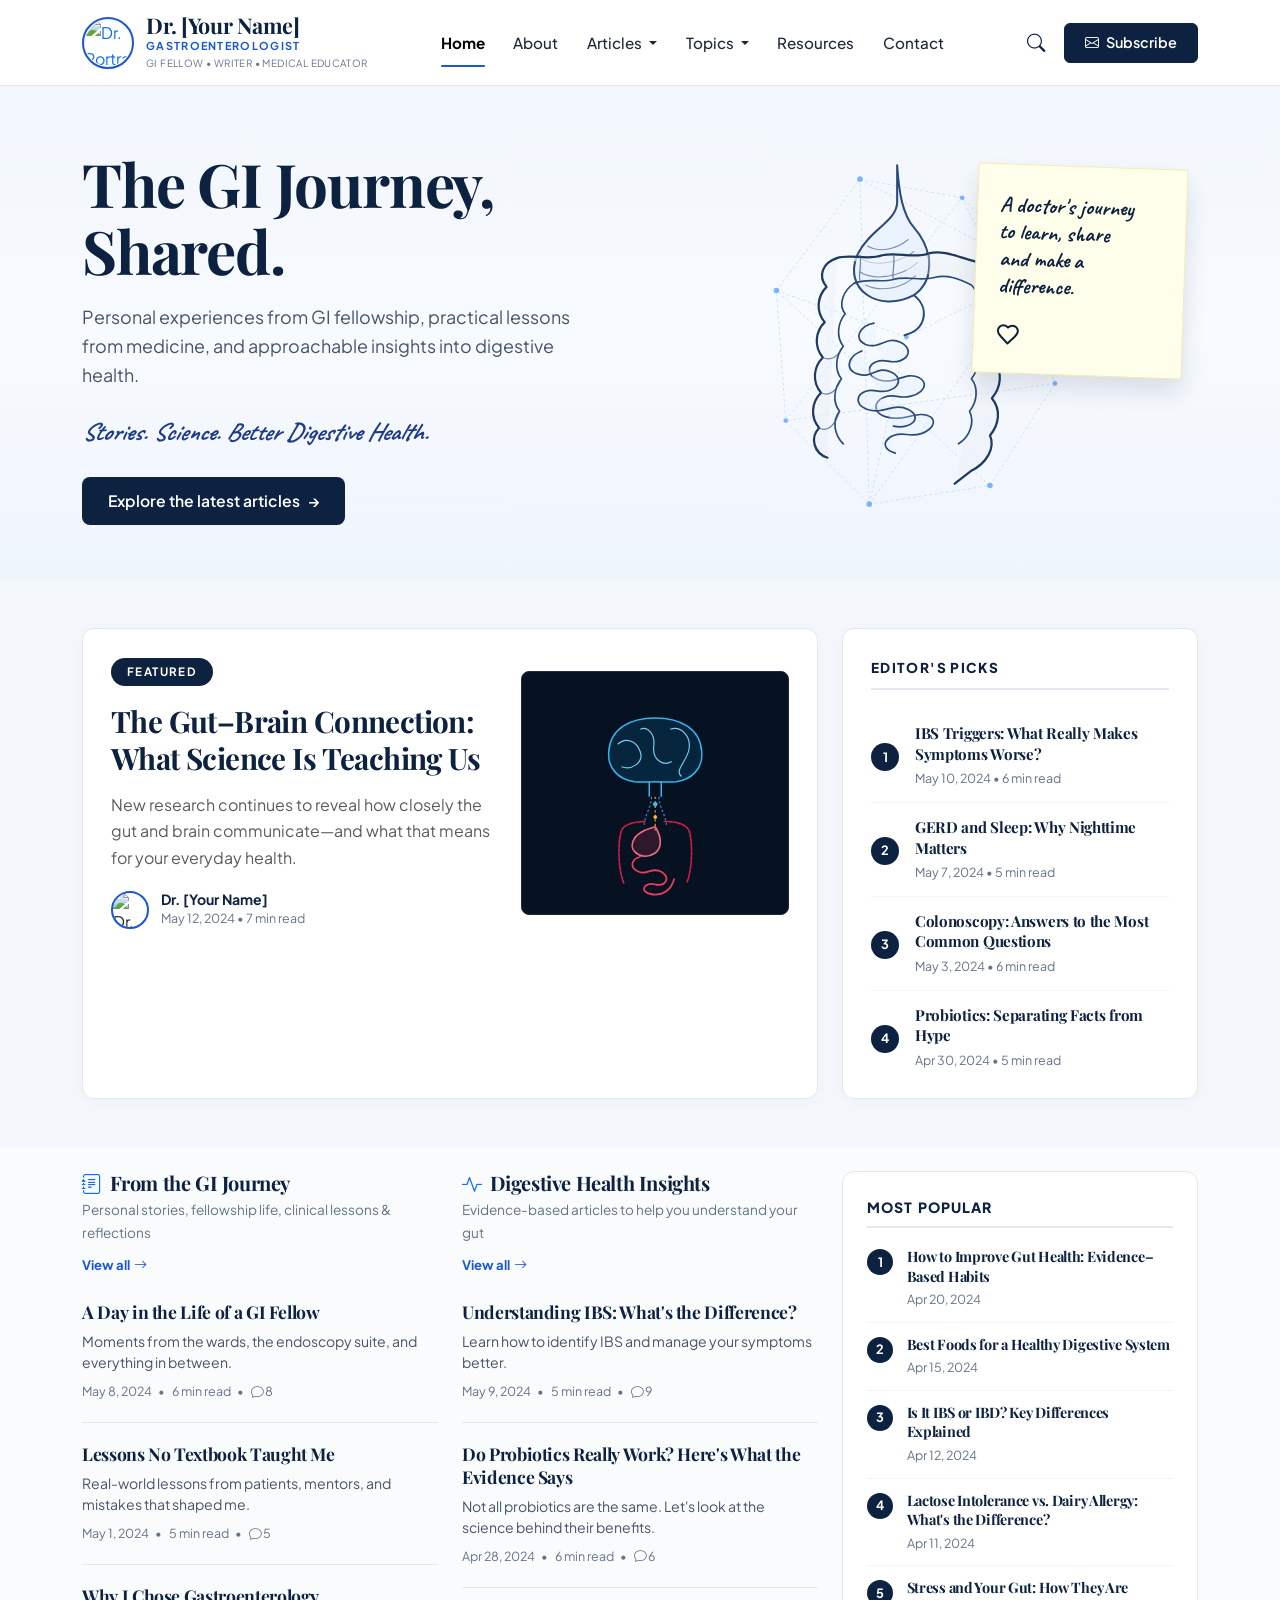
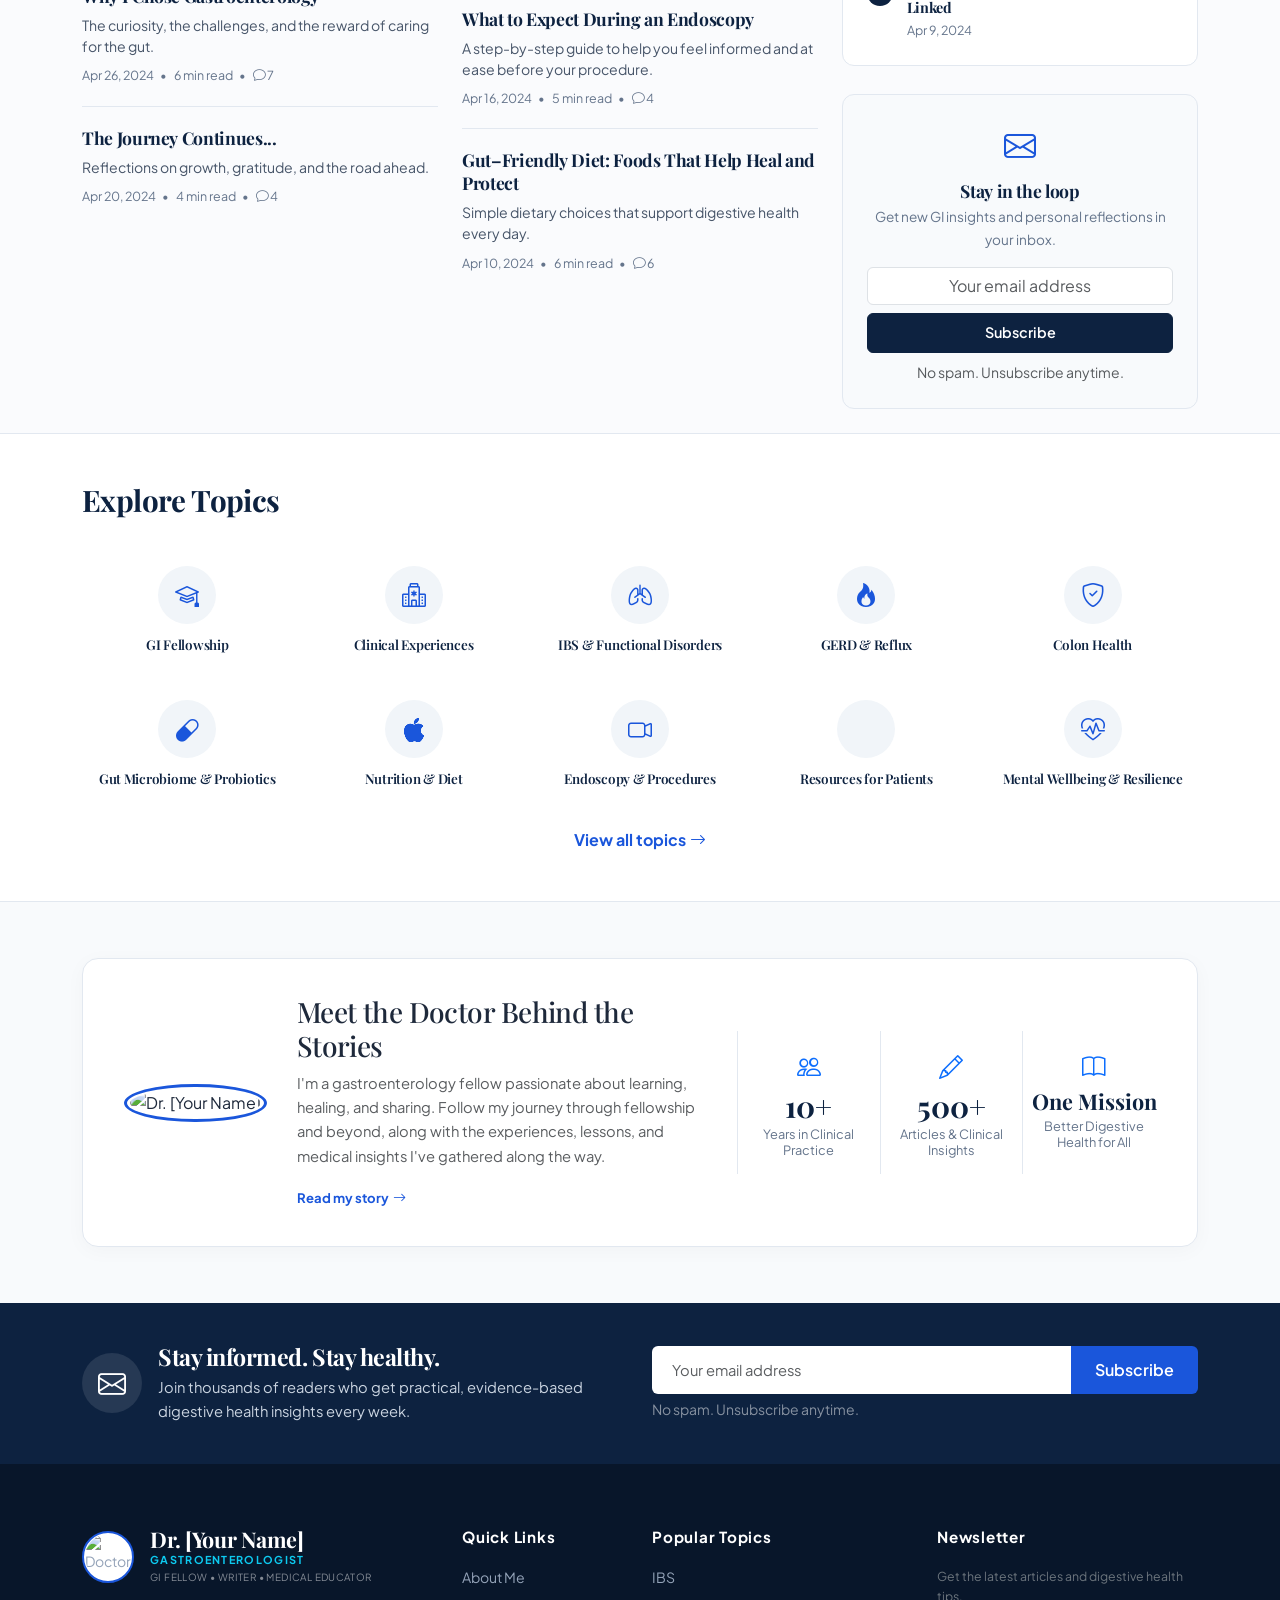
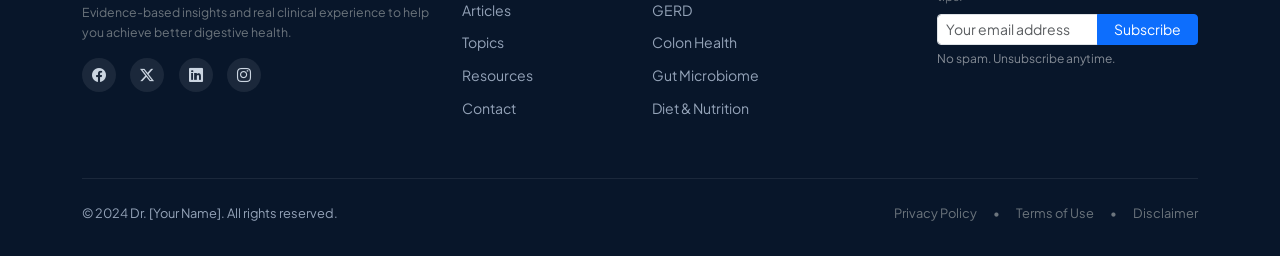
==== commit e3e9111a: "style: update doctor note card and add badge styles Refine the sticky note visual style and introduc" ====
--- a/public/dr-gi-template.html
+++ b/public/dr-gi-template.html
@@ -270,29 +270,47 @@
 
     /* Sticky Doctor Note Graphic */
     .doctor-note-card {
-      background: #FFFFF0;
-      border: 1px solid #F1E8B8;
-      border-radius: 4px;
-      box-shadow: 0 10px 25px rgba(0,0,0,0.06), 0 2px 6px rgba(0,0,0,0.04);
-      padding: 1.5rem 1.4rem;
-      transform: rotate(2.5deg);
-      max-width: 250px;
+      background: #FFFEEA;
+      border: 1px solid #F3EBB8;
+      border-radius: 2px;
+      box-shadow: 0 14px 24px rgba(13, 34, 64, 0.12);
+      padding: 1.6rem 1.4rem;
+      transform: rotate(2deg);
+      width: 210px;
+      height: 210px;
+      display: flex;
+      flex-direction: column;
+      justify-content: space-between;
       position: relative;
       font-family: var(--font-script);
-      color: #1E293B;
-      font-size: 1.45rem;
+      color: #0D2240;
+      font-size: 1.35rem;
+      font-weight: 700;
       line-height: 1.25;
+      text-align: left;
       transition: transform 0.3s ease;
+      user-select: none;
     }
     .doctor-note-card:hover {
-      transform: rotate(0deg) scale(1.03);
-    }
-    .pen-icon-img {
-      position: absolute;
-      top: -18px;
-      right: -15px;
-      width: 48px;
-      filter: drop-shadow(2px 4px 6px rgba(0,0,0,0.15));
+      transform: rotate(0deg) scale(1.04);
+    }
+    .popular-number-badge-circle {
+      width: 28px;
+      height: 28px;
+      border-radius: 50%;
+      background-color: var(--primary-navy);
+      color: #ffffff;
+      font-weight: 700;
+      font-size: 0.8rem;
+      display: flex;
+      align-items: center;
+      justify-content: center;
+      flex-shrink: 0;
+      margin-top: 2px;
+      transition: background-color 0.2s ease;
+    }
+    .editors-pick-item:hover .popular-number-badge-circle {
+      background-color: var(--accent-blue);
     }
 
     /* Featured Section Card */
@@ -882,44 +900,133 @@
   <main id="main-content">
 
     <!-- ================= HERO SECTION ================= -->
-    <section class="hero-section" id="home">
+    <section class="hero-section" id="home" style="background: linear-gradient(180deg, #F2F7FD 0%, #F7FAFE 50%, #EFF5FD 100%);">
       <div class="container">
         <div class="row align-items-center">
           <!-- Hero Text -->
-          <div class="col-lg-6 mb-4 mb-lg-0">
+          <div class="col-lg-6 mb-4 mb-lg-0 text-start">
             <h1 class="hero-title">The GI Journey,<br>Shared.</h1>
             <p class="hero-desc">Personal experiences from GI fellowship, practical lessons from medicine, and approachable insights into digestive health.</p>
-            <div class="script-font mb-4">Stories. Science. Compassion.</div>
+            <div class="script-font mb-4" style="color: #1E3A8A; font-style: italic;">Stories. Science. Better Digestive Health.</div>
             <div>
               <a href="#featured" class="btn-hero-cta">
                 <span>Explore the latest articles</span>
-                <i class="bi bi-arrow-right"></i>
+                <span>→</span>
               </a>
             </div>
           </div>
 
-          <!-- Hero Graphics & Doctor Sticky Note -->
-          <div class="col-lg-6 text-center position-relative">
-            <div class="d-flex flex-column flex-md-row align-items-center justify-content-center gap-4">
-              <!-- Anatomical Medical Vector Blueprint -->
-              <div class="position-relative">
-                <svg width="260" height="300" viewBox="0 0 260 300" fill="none" xmlns="http://www.w3.org/2000/svg" class="img-fluid" style="filter: drop-shadow(0 10px 20px rgba(13,34,64,0.08));">
-                  <path d="M130 10 V70 C130 95, 100 100, 95 125 C88 160, 140 170, 155 145 C165 125, 150 100, 130 70" stroke="#1A56DB" stroke-width="2.5" stroke-linecap="round" fill="rgba(239, 246, 255, 0.4)"/>
-                  <path d="M125 160 C110 165, 105 180, 120 185 C140 190, 150 175, 160 190 C170 205, 145 220, 130 215 C115 210, 105 230, 125 240 C145 245, 160 235, 165 250 C170 265, 135 275, 120 270" stroke="#2563EB" stroke-width="2.5" stroke-linecap="round" fill="none"/>
-                  <path d="M70 260 C60 230, 60 170, 65 140 C70 120, 85 115, 105 115 H155 C175 115, 190 120, 195 140 C200 170, 200 230, 190 260" stroke="#0D2240" stroke-width="3" stroke-linecap="round" stroke-dasharray="4 2" fill="none"/>
-                  <path d="M90 75 C60 85, 55 110, 80 120 C100 125, 115 110, 90 75 Z" stroke="#3B82F6" stroke-width="2" fill="rgba(219, 234, 254, 0.3)"/>
-                  <circle cx="130" cy="40" r="3" fill="#1A56DB"/>
-                  <circle cx="115" cy="140" r="3.5" fill="#2563EB"/>
-                  <circle cx="140" cy="200" r="3.5" fill="#1D4ED8"/>
-                  <circle cx="125" cy="255" r="3.5" fill="#1A56DB"/>
+          <!-- Hero Graphics: GI Constellation & Anatomical Engraving + Sticky Note -->
+          <div class="col-lg-6 position-relative min-vh-40 d-flex align-items-center justify-content-center">
+            <div class="position-relative w-100 d-flex align-items-center justify-content-center" style="max-width: 520px; height: 390px;">
+              
+              <!-- Anatomical Gastrointestinal Blueprint Sketch with Neural/Constellation Web -->
+              <div class="position-absolute top-0 start-0 w-100 h-100 d-flex align-items-center justify-content-center pointer-events-none">
+                <svg viewBox="0 0 480 420" style="width: 100%; height: 100%; max-width: 460px; max-height: 400px;" fill="none" xmlns="http://www.w3.org/2000/svg">
+                  <defs>
+                    <linearGradient id="stomachVolumeGradHtml" x1="0%" y1="0%" x2="100%" y2="100%">
+                      <stop offset="0%" stop-color="#EFF6FF" stop-opacity="0.8" />
+                      <stop offset="60%" stop-color="#DBEAFE" stop-opacity="0.4" />
+                      <stop offset="100%" stop-color="#BFDBFE" stop-opacity="0.25" />
+                    </linearGradient>
+                    <linearGradient id="colonVolumeGradHtml" x1="0%" y1="0%" x2="100%" y2="100%">
+                      <stop offset="0%" stop-color="#F8FAFC" stop-opacity="0.7" />
+                      <stop offset="100%" stop-color="#E2E8F0" stop-opacity="0.3" />
+                    </linearGradient>
+                    <linearGradient id="intestineVolumeGradHtml" x1="0%" y1="0%" x2="100%" y2="100%">
+                      <stop offset="0%" stop-color="#EFF6FF" stop-opacity="0.6" />
+                      <stop offset="100%" stop-color="#DBEAFE" stop-opacity="0.2" />
+                    </linearGradient>
+                  </defs>
+
+                  <!-- Geometric Constellation Web -->
+                  <g stroke="#93C5FD" stroke-width="0.85" stroke-opacity="0.55" stroke-dasharray="3 3">
+                    <polygon points="170,40 280,60 360,140 380,260 310,370 180,390 90,300 80,160" fill="none" />
+                    <line x1="170" y1="40" x2="360" y2="140" />
+                    <line x1="280" y1="60" x2="380" y2="260" />
+                    <line x1="360" y1="140" x2="180" y2="390" />
+                    <line x1="380" y1="260" x2="90" y2="300" />
+                    <line x1="310" y1="370" x2="80" y2="160" />
+                    <line x1="180" y1="390" x2="170" y2="40" />
+                    <line x1="90" y1="300" x2="280" y2="60" />
+                    <line x1="80" y1="160" x2="220" y2="210" />
+                    <line x1="360" y1="140" x2="220" y2="210" />
+                    <line x1="180" y1="390" x2="220" y2="210" />
+                  </g>
+                  <g fill="#60A5FA" opacity="0.8">
+                    <circle cx="170" cy="40" r="3" />
+                    <circle cx="280" cy="60" r="2.5" />
+                    <circle cx="360" cy="140" r="3" />
+                    <circle cx="380" cy="260" r="2.5" />
+                    <circle cx="310" cy="370" r="3" />
+                    <circle cx="180" cy="390" r="3" />
+                    <circle cx="90" cy="300" r="2.5" />
+                    <circle cx="80" cy="160" r="3" />
+                    <circle cx="220" cy="210" r="2.5" />
+                  </g>
+
+                  <!-- Medical Engraving GI Tract -->
+                  <g>
+                    <!-- Stomach -->
+                    <path d="M210 25 L210 65 C210 85 180 95 168 120 C150 158 190 185 228 165 C252 148 248 115 228 92 C216 78 212 55 210 25 Z" fill="url(#stomachVolumeGradHtml)" stroke="#2B4B75" stroke-width="2.2" stroke-linecap="round" stroke-linejoin="round" />
+                    <g stroke="#3B5D88" stroke-width="1.1" opacity="0.65" stroke-linecap="round">
+                      <path d="M178 112 C192 120 210 115 222 105" />
+                      <path d="M172 126 C188 135 212 130 228 118" />
+                      <path d="M170 140 C186 150 215 145 232 130" />
+                      <path d="M176 154 C192 162 216 158 230 144" />
+                    </g>
+                    <path d="M228 165 C245 178 242 202 218 208" fill="none" stroke="#2B4B75" stroke-width="2.2" stroke-linecap="round" />
+                  </g>
+
+                  <!-- Small Intestines -->
+                  <g stroke="#2B4B75" stroke-width="1.8" stroke-linecap="round" stroke-linejoin="round" fill="url(#intestineVolumeGradHtml)">
+                    <path d="M185 195 C170 198 162 212 176 218 C192 224 198 208 214 216 C230 224 220 240 200 236 C180 232 172 250 190 256 C210 262 218 246 234 254 C248 262 232 278 210 274 C188 270 178 290 198 296 C218 302 232 288 246 296 C256 304 240 318 220 315 C198 312 188 330 208 335" />
+                    <path d="M172 225 C158 230 152 245 168 250 C184 255 188 240 204 248 C220 256 208 272 188 268 C168 264 160 282 178 288 C196 294 206 280 222 288 C238 296 226 310 206 306" />
+                  </g>
+
+                  <!-- Large Intestine (Colon) -->
+                  <g stroke="#1E3A5F" stroke-width="2.4" stroke-linecap="round" stroke-linejoin="round" fill="url(#colonVolumeGradHtml)">
+                    <path d="M135 340 C120 335 116 318 126 308 C116 296 118 280 128 270 C118 258 120 242 130 232 C120 220 122 204 132 194 C122 182 124 166 134 156 C124 144 130 130 145 125" />
+                    <path d="M145 125 C160 120 178 128 194 122 C210 118 228 126 244 120 C260 116 276 124 292 128 C306 132 316 142 320 156" />
+                    <path d="M320 156 C330 168 326 184 316 196 C326 208 324 224 314 236 C324 248 322 264 312 276 C322 288 320 304 310 316 C316 330 306 346 290 354 L272 368" />
+                  </g>
+
+                  <!-- Inner border & haustra -->
+                  <g stroke="#2B4B75" stroke-width="1.8" stroke-linecap="round" stroke-linejoin="round" fill="none">
+                    <path d="M152 325 C142 315 140 300 148 290 C140 280 142 265 150 255 C142 245 144 230 152 220 C144 210 146 195 154 185 C146 175 152 160 164 152" />
+                    <path d="M164 152 C178 146 192 152 206 148 C220 144 236 150 250 146 C264 142 278 148 290 154 C298 162 300 175 294 185" />
+                    <path d="M294 185 C302 195 300 210 292 220 C300 230 298 245 290 255 C298 265 296 280 288 290 C294 302 288 318 276 325" />
+                  </g>
+                  <g stroke="#3B5D88" stroke-width="1.3" opacity="0.75" stroke-linecap="round">
+                    <path d="M126 308 C134 312 142 308 148 290" />
+                    <path d="M128 270 C136 274 144 270 150 255" />
+                    <path d="M130 232 C138 236 146 232 152 220" />
+                    <path d="M170 122 C172 134 168 144 170 150" />
+                    <path d="M206 120 C208 132 204 142 206 148" />
+                    <path d="M244 120 C246 132 242 142 244 146" />
+                    <path d="M316 196 C308 200 300 196 294 185" />
+                    <path d="M314 236 C306 240 298 236 292 220" />
+                  </g>
                 </svg>
               </div>
 
-              <!-- Doctor Sticky Note with Fountain Pen -->
-              <div class="doctor-note-card">
-                <i class="bi bi-pen-fill text-primary pen-icon-img fs-3"></i>
-                <p class="m-0">A doctor's journey to heal minds. and improve lives. <span style="color:#2563EB;">💙</span></p>
+              <!-- Overlapping Doctor Sticky Note -->
+              <div class="position-absolute end-0 top-0 mt-4 me-2 me-lg-0 z-3">
+                <div class="doctor-note-card">
+                  <div>
+                    A doctor's journey<br>
+                    to learn, share<br>
+                    and make a<br>
+                    difference.
+                  </div>
+                  <div class="text-start pt-2">
+                    <svg width="24" height="24" viewBox="0 0 24 24" fill="none" stroke="#0D2240" stroke-width="2" stroke-linecap="round" stroke-linejoin="round">
+                      <path d="M19 14c1.49-1.46 3-3.21 3-5.5A5.5 5.5 0 0 0 16.5 3c-1.76 0-3 .5-4.5 2-1.5-1.5-2.74-2-4.5-2A5.5 5.5 0 0 0 2 8.5c0 2.3 1.5 4.05 3 5.5l7 7Z" />
+                    </svg>
+                  </div>
+                </div>
               </div>
+
             </div>
           </div>
         </div>
@@ -927,7 +1034,7 @@
     </section>
 
     <!-- ================= FEATURED ARTICLE & EDITOR'S PICKS ================= -->
-    <section class="py-5" id="featured">
+    <section class="py-5" id="featured" style="background-color: #F4F7FC;">
       <div class="container">
         <div class="row g-4">
           <!-- Featured Main Card (Left 8 cols) -->
@@ -935,14 +1042,14 @@
             <article class="featured-wrapper-card" itemscope itemtype="https://schema.org/BlogPosting">
               <div class="row g-4 align-items-center">
                 <div class="col-md-7">
-                  <span class="featured-badge">FEATURED ARTICLE</span>
+                  <span class="badge rounded-pill bg-dark px-3 py-2 text-uppercase mb-3" style="font-size: 0.72rem; letter-spacing: 0.12em; background-color: #0D2240 !important;">FEATURED</span>
                   <h2 class="featured-title" itemprop="headline">
                     <a href="#article" class="open-article-btn" data-article-id="gut-brain-connection">The Gut–Brain Connection: What Science Is Teaching Us</a>
                   </h2>
                   <p class="text-muted" itemprop="description">New research continues to reveal how closely the gut and brain communicate—and what that means for your everyday health.</p>
                   
                   <div class="author-meta-box">
-                    <img src="https://images.unsplash.com/photo-1622253692010-333f2da6031d?w=100&auto=format&fit=crop&q=80" alt="Dr. [Your Name]" class="author-avatar-sm">
+                    <img src="https://images.unsplash.com/photo-1622253692010-333f2da6031d?w=100&auto=format&fit=crop&q=80" alt="Dr. [Your Name]" class="author-avatar-sm" style="border: 2px solid #1A56DB;">
                     <div>
                       <div class="author-meta-name" itemprop="author">Dr. [Your Name]</div>
                       <div class="article-meta-time">
@@ -954,16 +1061,27 @@
 
                 <!-- Visual Graphic -->
                 <div class="col-md-5 text-center">
-                  <div class="rounded-3 overflow-hidden p-3" style="background:#091E3A;">
-                    <svg viewBox="0 0 200 200" width="100%" height="160" fill="none" xmlns="http://www.w3.org/2000/svg">
-                      <path d="M70 60 C50 60, 45 80, 55 95 C65 110, 85 105, 100 105 C115 105, 135 110, 145 95 C155 80, 150 60, 130 60 C120 40, 80 40, 70 60 Z" stroke="#38BDF8" stroke-width="2" fill="rgba(56, 189, 248, 0.15)"/>
-                      <path d="M100 105 V140" stroke="#F59E0B" stroke-width="2.5" stroke-dasharray="3 2"/>
-                      <path d="M80 145 C65 150, 65 175, 80 180 C95 185, 105 170, 115 180 C125 190, 140 175, 135 160 C130 145, 110 140, 100 140" stroke="#FB7185" stroke-width="2" fill="rgba(251, 113, 133, 0.15)"/>
-                      <circle cx="100" cy="70" r="3" fill="#38BDF8"/>
-                      <circle cx="75" cy="80" r="2.5" fill="#60A5FA"/>
-                      <circle cx="125" cy="80" r="2.5" fill="#60A5FA"/>
-                      <circle cx="100" cy="120" r="2" fill="#F59E0B"/>
-                      <circle cx="100" cy="165" r="3" fill="#FB7185"/>
+                  <div class="rounded-3 overflow-hidden p-3" style="background:#061122; border: 1px solid #1E293B;">
+                    <svg viewBox="0 0 240 280" width="100%" height="210" fill="none" xmlns="http://www.w3.org/2000/svg">
+                      <g stroke="#38BDF8" stroke-width="2" fill="none" opacity="0.95">
+                        <path d="M120 40 C85 40 60 55 58 85 C56 108 72 122 92 125 C102 126 112 125 120 125 C128 125 138 126 148 125 C168 122 184 108 182 85 C180 55 155 40 120 40 Z" fill="rgba(14, 165, 233, 0.15)" />
+                        <path d="M70 75 C80 65 95 70 100 85 C105 100 88 110 75 105" stroke="#7DD3FC" stroke-width="1.6" />
+                        <path d="M100 55 C110 50 120 62 118 78 C116 95 130 105 142 98" stroke="#7DD3FC" stroke-width="1.6" />
+                        <path d="M140 55 C155 50 168 65 165 82 C162 98 145 110 155 118" stroke="#7DD3FC" stroke-width="1.6" />
+                        <path d="M112 125 L112 145 M128 125 L128 145" stroke="#38BDF8" stroke-width="2" />
+                      </g>
+                      <g stroke="#38BDF8" stroke-width="1.5" stroke-dasharray="3 3" opacity="0.8">
+                        <path d="M115 145 C115 160 105 170 105 185" />
+                        <path d="M125 145 C125 160 135 170 135 185" />
+                        <path d="M120 145 L120 190" stroke="#F59E0B" stroke-width="2" />
+                      </g>
+                      <circle cx="120" cy="155" r="3" fill="#38BDF8" />
+                      <circle cx="120" cy="172" r="2.5" fill="#FBBF24" />
+                      <g stroke="#F43F5E" stroke-width="2.2" stroke-linecap="round" stroke-linejoin="round" fill="none" opacity="0.95">
+                        <path d="M120 185 C110 188 95 192 90 205 C85 220 105 230 120 220 C130 212 128 198 120 185" stroke="#FB7185" fill="rgba(244, 63, 94, 0.18)" />
+                        <path d="M100 225 C88 228 85 240 98 245 C110 250 115 238 128 245 C140 252 135 265 120 262 C105 258 98 272 115 275 C130 278 142 268 145 255" stroke="#F43F5E" stroke-width="2.4" />
+                        <path d="M78 260 C70 240 70 205 75 190 C80 180 95 178 108 178 M132 178 C145 178 160 180 165 190 C170 205 170 240 162 260" stroke="#E11D48" stroke-width="2.2" stroke-dasharray="4 2" />
+                      </g>
                     </svg>
                   </div>
                 </div>
@@ -978,7 +1096,7 @@
               
               <!-- Item 1 -->
               <a href="#article" class="editors-pick-item open-article-btn" data-article-id="ibs-triggers">
-                <img src="https://images.unsplash.com/photo-1576091160399-112ba8d25d1d?w=160&auto=format&fit=crop&q=80" alt="IBS Triggers" class="editors-pick-img">
+                <div class="popular-number-badge-circle">1</div>
                 <div>
                   <h3 class="editors-pick-title">IBS Triggers: What Really Makes Symptoms Worse?</h3>
                   <div class="article-meta-time">May 10, 2024 • 6 min read</div>
@@ -987,7 +1105,7 @@
 
               <!-- Item 2 -->
               <a href="#article" class="editors-pick-item open-article-btn" data-article-id="gerd-sleep">
-                <img src="https://images.unsplash.com/photo-1541781774459-bb2af2f05b55?w=160&auto=format&fit=crop&q=80" alt="GERD and Sleep" class="editors-pick-img">
+                <div class="popular-number-badge-circle">2</div>
                 <div>
                   <h3 class="editors-pick-title">GERD and Sleep: Why Nighttime Matters</h3>
                   <div class="article-meta-time">May 7, 2024 • 5 min read</div>
@@ -996,7 +1114,7 @@
 
               <!-- Item 3 -->
               <a href="#article" class="editors-pick-item open-article-btn" data-article-id="colonoscopy-answers">
-                <img src="https://images.unsplash.com/photo-1516549655169-df83a0774514?w=160&auto=format&fit=crop&q=80" alt="Colonoscopy Answers" class="editors-pick-img">
+                <div class="popular-number-badge-circle">3</div>
                 <div>
                   <h3 class="editors-pick-title">Colonoscopy: Answers to the Most Common Questions</h3>
                   <div class="article-meta-time">May 3, 2024 • 6 min read</div>
@@ -1005,9 +1123,7 @@
 
               <!-- Item 4 -->
               <a href="#article" class="editors-pick-item open-article-btn" data-article-id="probiotics-facts-hype">
-                <div class="editors-pick-icon-box">
-                  <i class="bi bi-file-earmark-text"></i>
-                </div>
+                <div class="popular-number-badge-circle">4</div>
                 <div>
                   <h3 class="editors-pick-title">Probiotics: Separating Facts from Hype</h3>
                   <div class="article-meta-time">Apr 30, 2024 • 5 min read</div>
